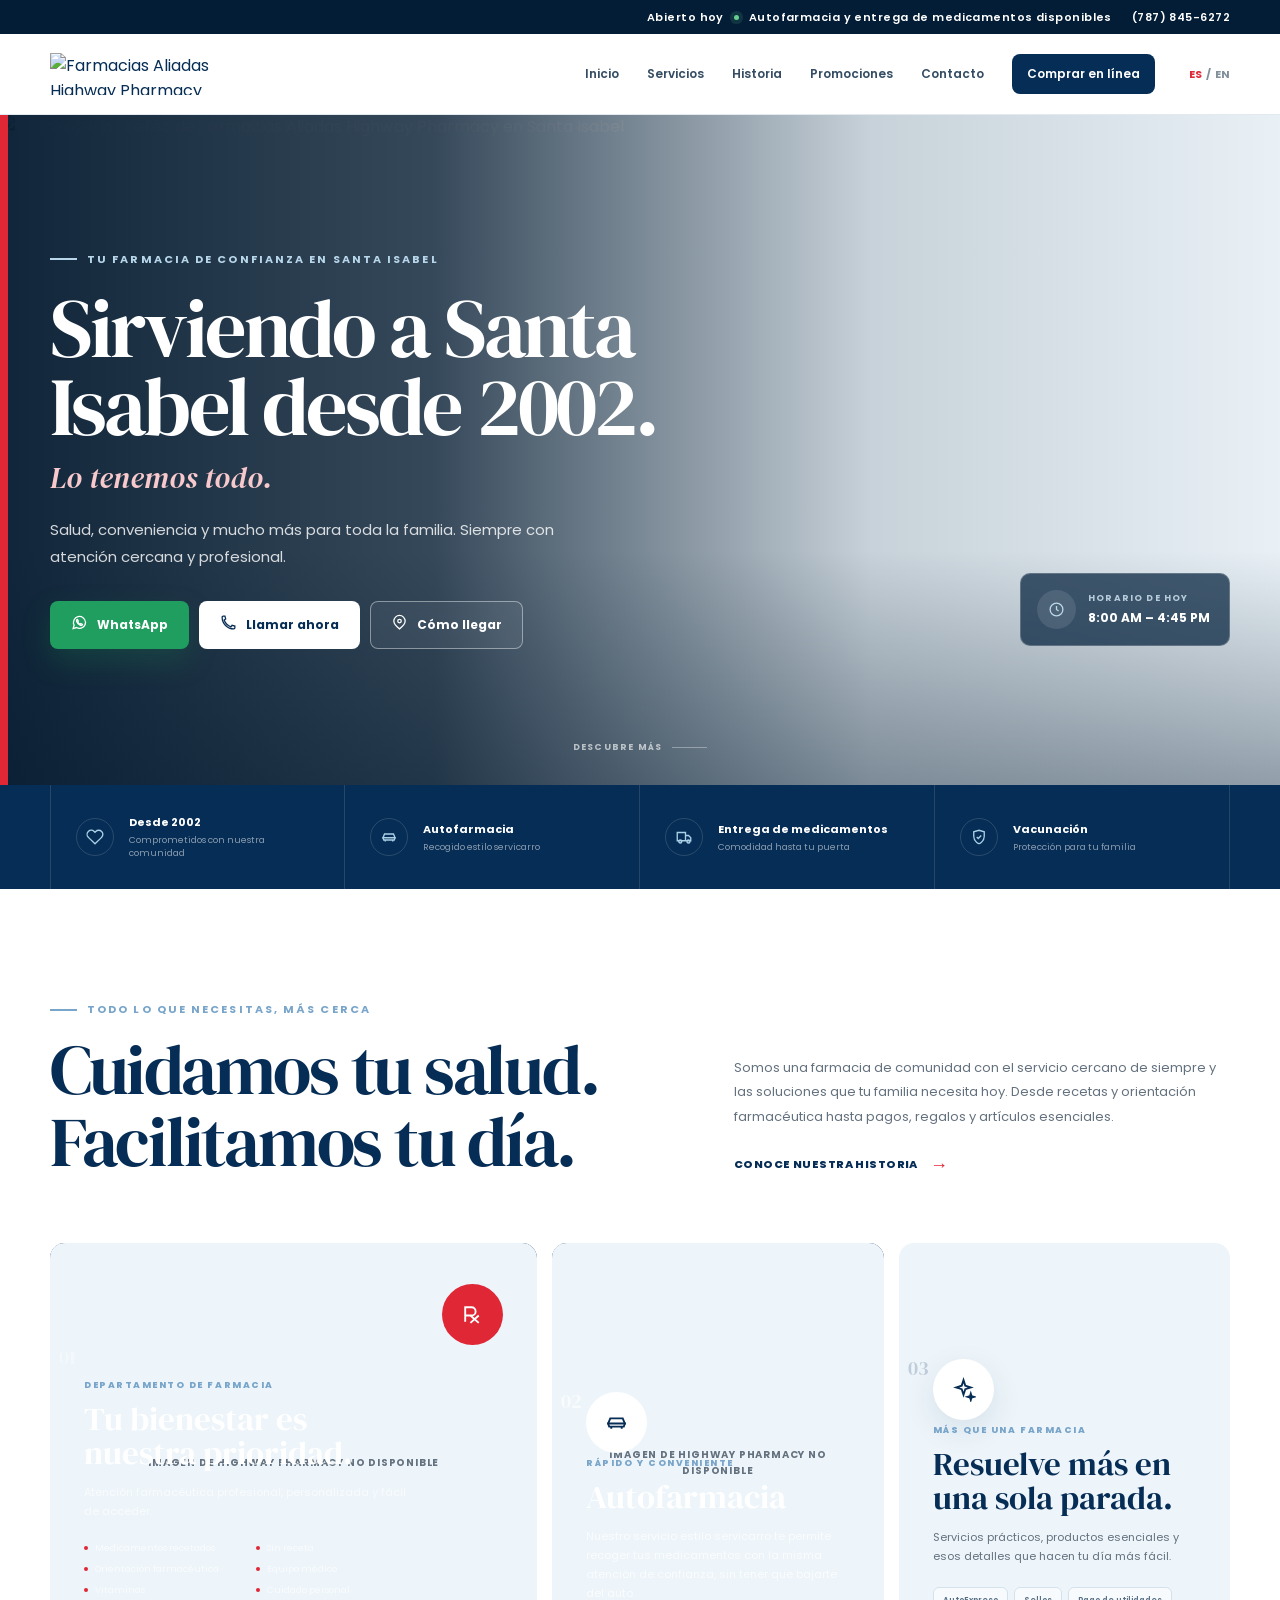
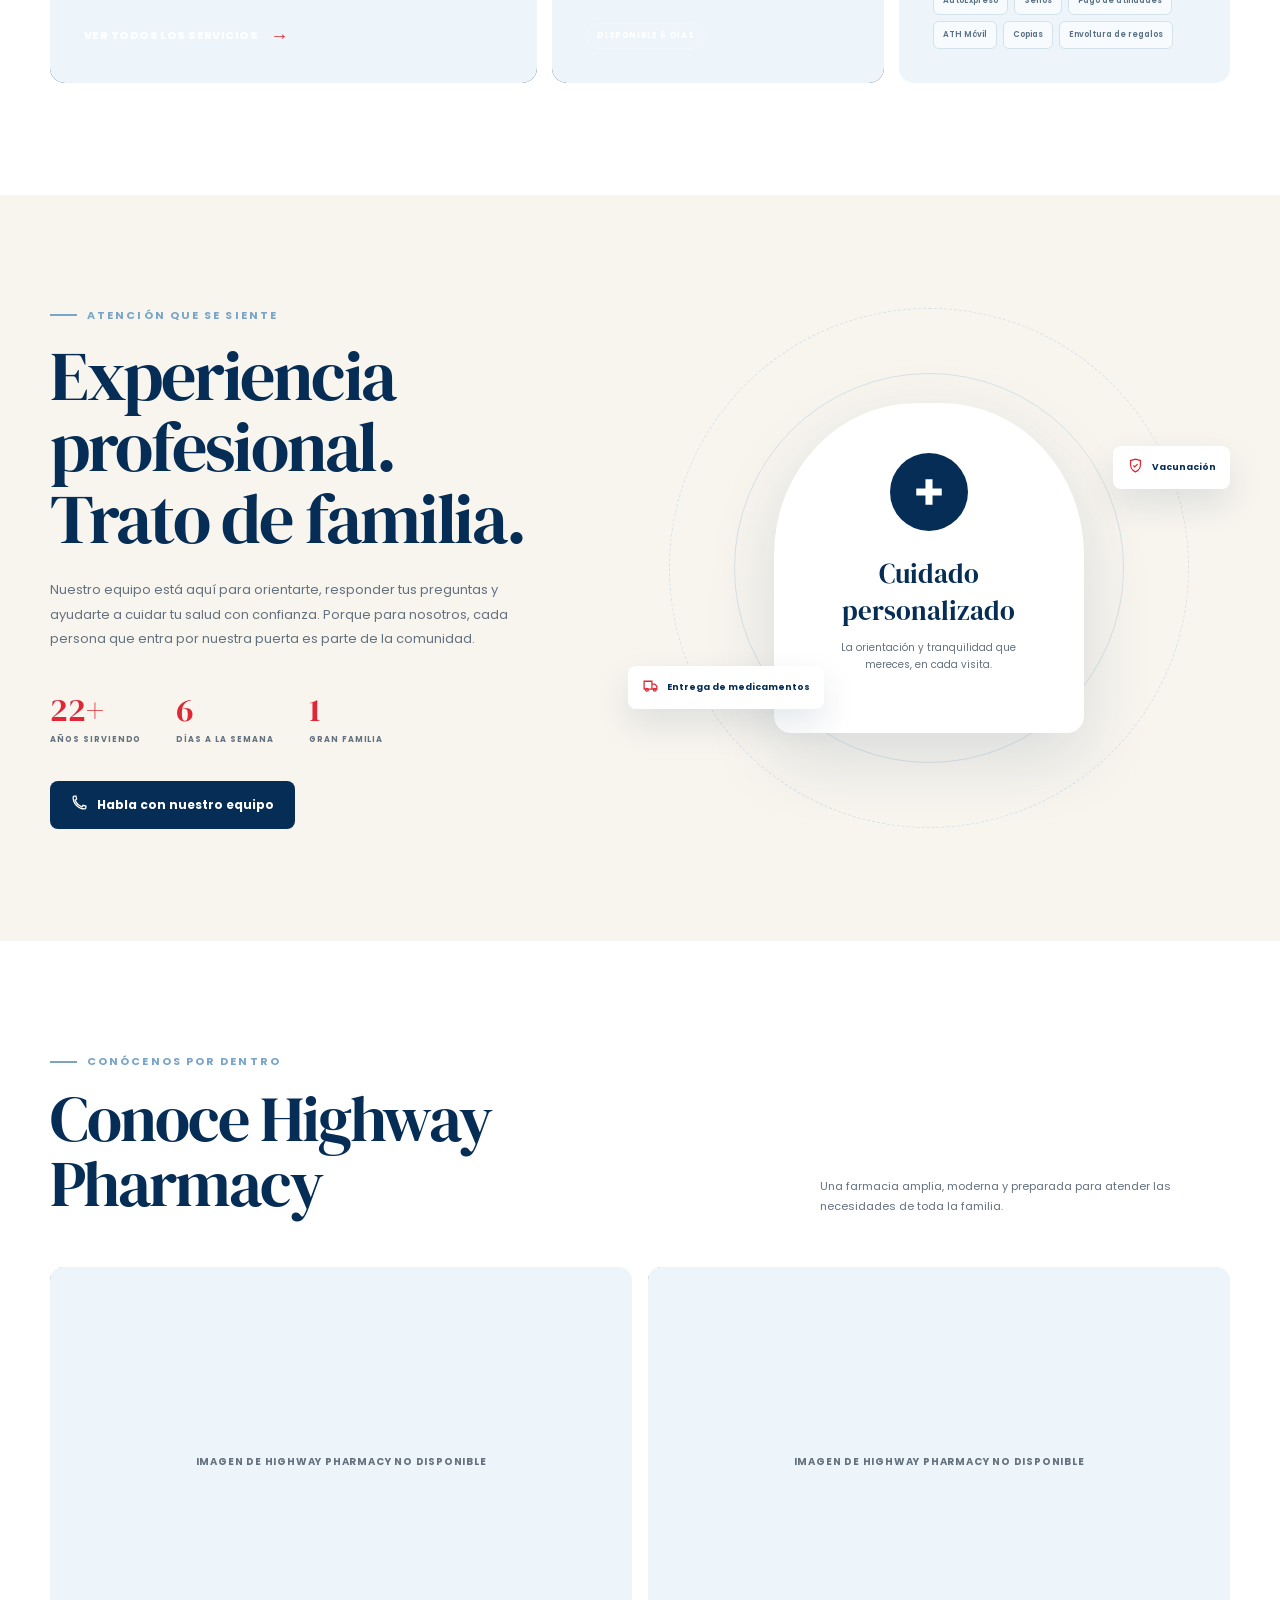
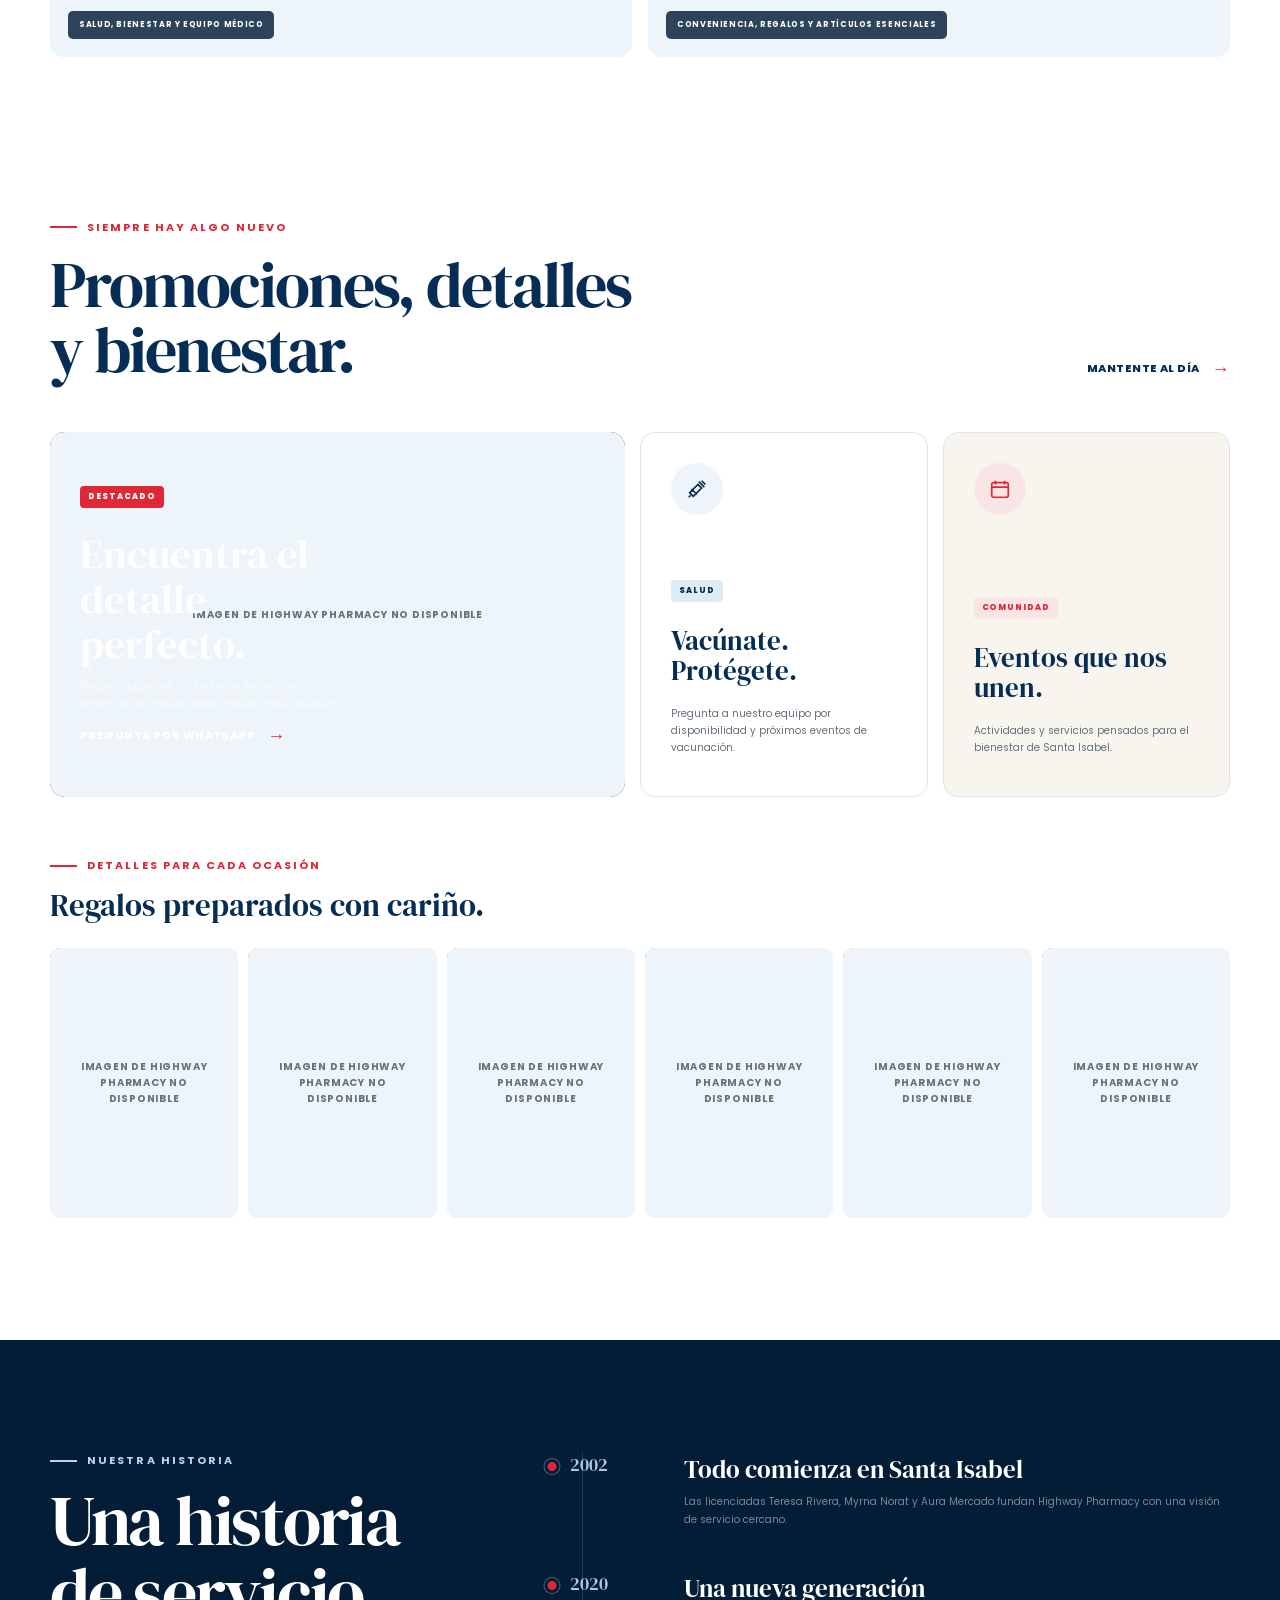
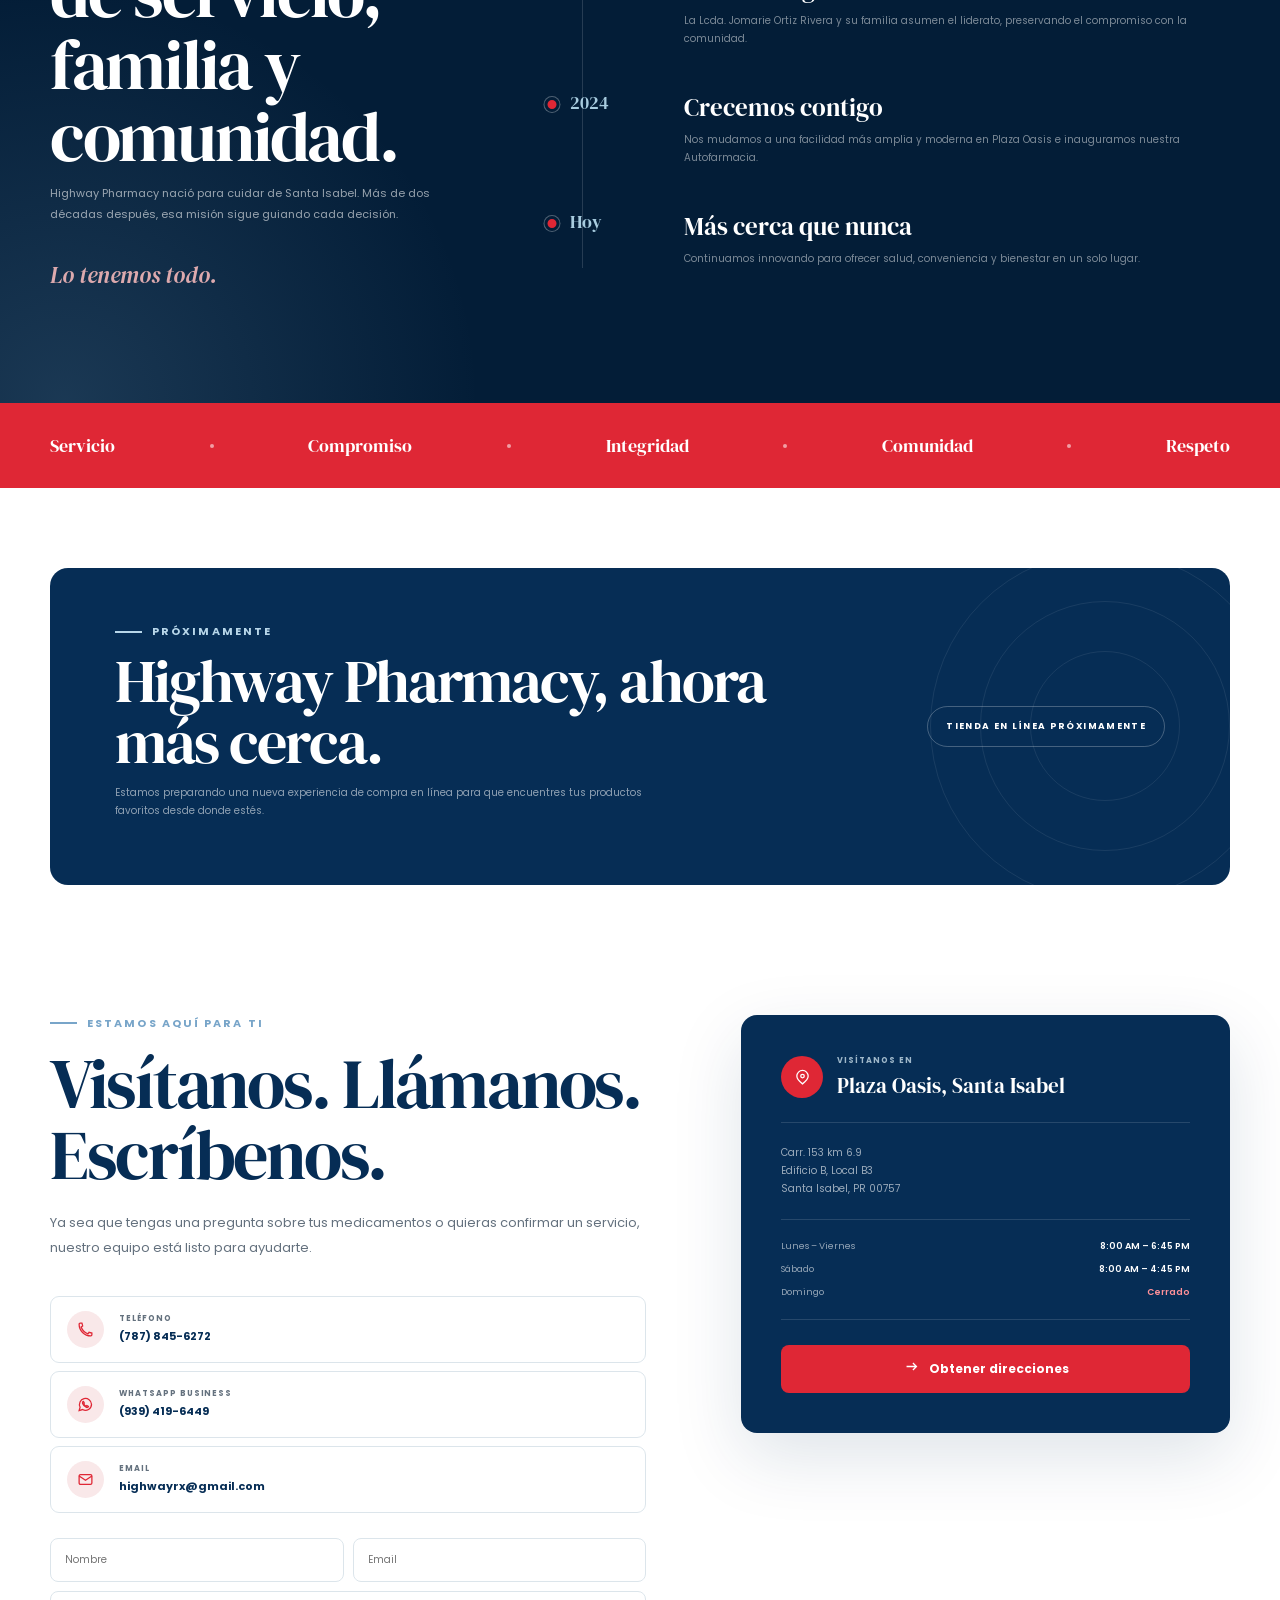
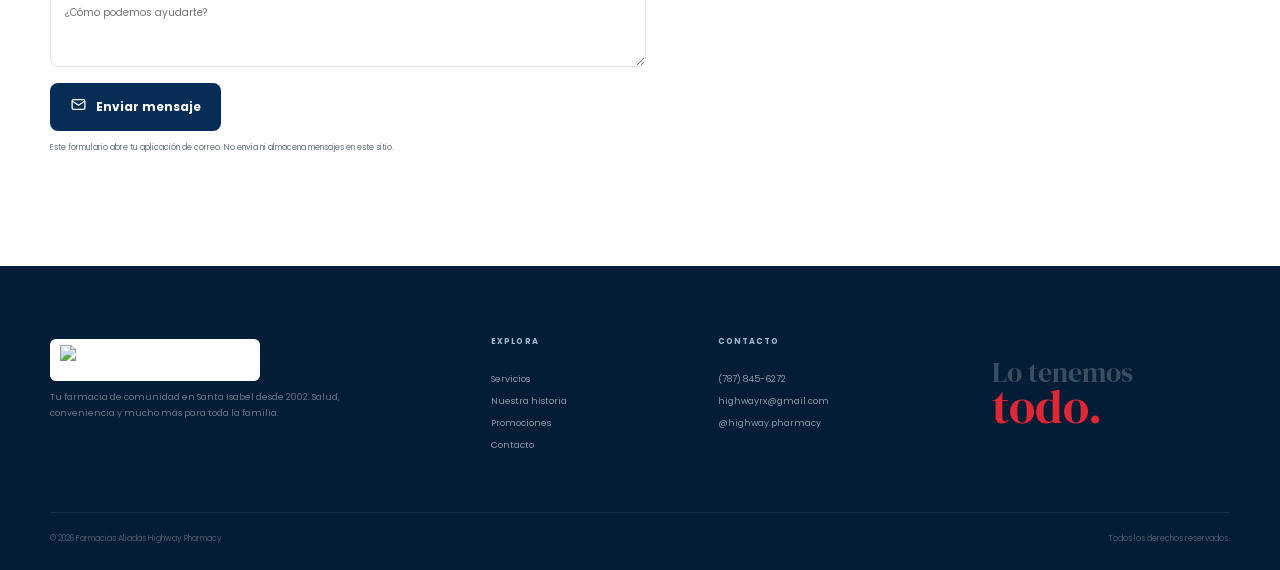
==== index.html @ f6b0f108 "Add files via upload" ====
<!doctype html>
<html lang="es">
  <head>
    <meta charset="UTF-8" />
    <meta name="viewport" content="width=device-width, initial-scale=1.0" />
    <meta name="theme-color" content="#062d55" />
    <meta
      name="description"
      content="Farmacias Aliadas Highway Pharmacy en Santa Isabel. Servicios de farmacia, autofarmacia, vacunación, entrega de medicamentos y mucho más."
    />
    <meta property="og:type" content="website" />
    <meta property="og:site_name" content="Highway Pharmacy" />
    <meta property="og:title" content="Highway Pharmacy | Farmacia en Santa Isabel" />
    <meta property="og:description" content="Salud, conveniencia y mucho más para toda la familia." />
    <meta property="og:locale" content="es_PR" />
    <meta property="og:locale:alternate" content="en_US" />
    <meta property="og:url" content="https://highwaypharmacypr.com/es/" />
    <meta property="og:image" content="https://highwaypharmacypr.com/assets/icono-highway.png" />
    <link rel="icon" type="image/png" href="/assets/icono-highway.png" />
    <link rel="apple-touch-icon" href="/assets/icono-highway.png" />
    <link rel="canonical" href="https://highwaypharmacypr.com/es/" />
    <link rel="alternate" hreflang="es" href="https://highwaypharmacypr.com/es/" />
    <link rel="alternate" hreflang="en" href="https://highwaypharmacypr.com/en/" />
    <link rel="alternate" hreflang="x-default" href="https://highwaypharmacypr.com/es/" />
    <link rel="preconnect" href="https://fonts.googleapis.com" />
    <link rel="preconnect" href="https://fonts.gstatic.com" crossorigin />
    <link
      href="https://fonts.googleapis.com/css2?family=DM+Serif+Display&family=Poppins:wght@400;500;600;700;800&display=swap"
      rel="stylesheet"
    />
    <link rel="stylesheet" href="/styles.css" />
    <title>Highway Pharmacy | Farmacia en Santa Isabel</title>
    <script type="application/ld+json">
      {
        "@context": "https://schema.org",
        "@type": ["Pharmacy", "LocalBusiness"],
        "name": "Farmacias Aliadas Highway Pharmacy",
        "url": "https://highwaypharmacypr.com",
        "telephone": "+1-787-845-6272",
        "faxNumber": "+1-787-845-6142",
        "email": "highwayrx@gmail.com",
        "image": "https://highwaypharmacypr.com/assets/hero-exterior.jpg",
        "contactPoint": [
          {
            "@type": "ContactPoint",
            "telephone": "+1-787-845-6272",
            "contactType": "pharmacy"
          },
          {
            "@type": "ContactPoint",
            "telephone": "+1-939-419-6449",
            "contactType": "WhatsApp Business",
            "url": "https://wa.me/19394196449"
          }
        ],
        "address": {
          "@type": "PostalAddress",
          "streetAddress": "Plaza Oasis, Carr. 153 km 6.9, Edificio B Local B3",
          "addressLocality": "Santa Isabel",
          "addressRegion": "PR",
          "postalCode": "00757",
          "addressCountry": "US"
        },
        "openingHoursSpecification": [
          {
            "@type": "OpeningHoursSpecification",
            "dayOfWeek": ["Monday", "Tuesday", "Wednesday", "Thursday", "Friday"],
            "opens": "08:00",
            "closes": "18:45"
          },
          {
            "@type": "OpeningHoursSpecification",
            "dayOfWeek": "Saturday",
            "opens": "08:00",
            "closes": "16:45"
          },
          {
            "@type": "OpeningHoursSpecification",
            "dayOfWeek": "Sunday"
          }
        ],
        "sameAs": ["https://www.tiktok.com/@highway.pharmacy"]
      }
    </script>
  </head>
  <body>
    <a class="skip-link" href="#main">Skip to content</a>
    <div class="announcement">
      <div class="shell announcement-inner">
        <span id="open-status"></span>
        <span class="announcement-dot"></span>
        <span id="announcement-message"></span>
        <a href="tel:+17878456272">(787) 845-6272</a>
      </div>
    </div>

    <header class="site-header" id="top">
      <div class="shell header-inner">
        <a class="brand" data-home-link aria-label="Highway Pharmacy home">
          <img class="brand-logo" src="/assets/logo-highway.png" alt="Farmacias Aliadas Highway Pharmacy" onerror="handleLogoError(this)" />
          <span class="brand-fallback"><strong>HIGHWAY</strong><span>PHARMACY</span></span>
        </a>

        <button class="menu-toggle" aria-expanded="false" aria-controls="site-nav">
          <span></span><span></span><span></span>
          <span class="sr-only">Menu</span>
        </button>

        <nav class="site-nav" id="site-nav" aria-label="Primary navigation">
          <a data-nav="home"></a>
          <a data-nav="services"></a>
          <a data-nav="story"></a>
          <a data-nav="promos"></a>
          <a data-nav="contact"></a>
          <a class="nav-shop" data-nav="shop"></a>
        </nav>

        <div class="header-tools">
          <div class="language-switch" aria-label="Language">
            <a data-lang="es">ES</a>
            <span>/</span>
            <a data-lang="en">EN</a>
          </div>
          <a class="header-call" href="tel:+17878456272" aria-label="Call Highway Pharmacy">
            <span data-icon="phone"></span>
          </a>
        </div>
      </div>
    </header>

    <main id="main">
      <section class="hero">
        <div class="hero-media real-photo" data-fallback-copy="imageUnavailable">
          <img
            src="/assets/hero-exterior.jpg"
            data-alt-copy="heroImageAlt"
            alt=""
            fetchpriority="high"
            onerror="handleImageError(this)"
          />
        </div>
        <div class="hero-shade"></div>
        <div class="hero-accent"></div>
        <div class="shell hero-inner">
          <div class="hero-copy reveal">
            <div class="eyebrow eyebrow-light" data-copy="heroEyebrow"></div>
            <h1 data-copy="heroTitle"></h1>
            <p class="hero-tagline">Lo tenemos todo.</p>
            <p class="hero-description" data-copy="heroDescription"></p>
            <div class="hero-actions">
              <a
                class="button button-whatsapp"
                href="https://wa.me/19394196449"
                target="_blank"
                rel="noreferrer"
              >
                <span data-icon="whatsapp"></span><span data-copy="whatsapp"></span>
              </a>
              <a class="button button-white" href="tel:+17878456272">
                <span data-icon="phone"></span><span data-copy="callNow"></span>
              </a>
              <a
                class="button button-ghost"
                href="https://www.google.com/maps/search/?api=1&query=Highway+Pharmacy+Santa+Isabel+PR"
                target="_blank"
                rel="noreferrer"
              >
                <span data-icon="pin"></span><span data-copy="directions"></span>
              </a>
            </div>
          </div>
          <div class="hero-hours reveal">
            <span class="hours-icon" data-icon="clock"></span>
            <div>
              <small data-copy="todayHours"></small>
              <strong id="today-hours"></strong>
            </div>
          </div>
        </div>
        <a class="hero-scroll" href="#why"><span data-copy="explore"></span><i></i></a>
      </section>

      <section class="trust-bar" id="why">
        <div class="shell trust-grid">
          <article>
            <span data-icon="heart"></span>
            <div><strong>Desde 2002</strong><small data-copy="trustCommunity"></small></div>
          </article>
          <article>
            <span data-icon="car"></span>
            <div><strong>Autofarmacia</strong><small data-copy="trustDrive"></small></div>
          </article>
          <article>
            <span data-icon="delivery"></span>
            <div><strong data-copy="delivery"></strong><small data-copy="trustDelivery"></small></div>
          </article>
          <article>
            <span data-icon="shield"></span>
            <div><strong data-copy="vaccines"></strong><small data-copy="trustVaccines"></small></div>
          </article>
        </div>
      </section>

      <section class="section intro-section">
        <div class="shell split-intro">
          <div class="section-heading reveal">
            <div class="eyebrow" data-copy="introEyebrow"></div>
            <h2 data-copy="introTitle"></h2>
          </div>
          <div class="intro-body reveal">
            <p data-copy="introBody"></p>
            <a class="text-link" href="#story"><span data-copy="ourStoryLink"></span><span>→</span></a>
          </div>
        </div>
        <div class="shell service-feature-grid" id="services">
          <article class="feature-card feature-main reveal" data-fallback-copy="imageUnavailable">
            <img
              class="feature-photo"
              src="/assets/recetario.jpg"
              data-alt-copy="pharmacyImageAlt"
              alt=""
              loading="lazy"
              onerror="handleImageError(this)"
            />
            <div class="feature-number">01</div>
            <span class="feature-icon" data-icon="rx"></span>
            <div>
              <p class="card-kicker" data-copy="pharmacyKicker"></p>
              <h3 data-copy="pharmacyTitle"></h3>
              <p data-copy="pharmacyBody"></p>
              <ul data-list="pharmacyList"></ul>
              <a class="text-link light-link" data-services-link>
                <span data-copy="viewServices"></span><span>→</span>
              </a>
            </div>
          </article>
          <article class="feature-card feature-drive reveal" data-fallback-copy="imageUnavailable">
            <img
              class="feature-photo"
              src="/assets/autofarmacia.jpg"
              data-alt-copy="driveImageAlt"
              alt=""
              loading="lazy"
              onerror="handleImageError(this)"
            />
            <div class="feature-number">02</div>
            <span class="feature-icon" data-icon="car"></span>
            <p class="card-kicker" data-copy="driveKicker"></p>
            <h3>Autofarmacia</h3>
            <p data-copy="driveBody"></p>
            <span class="feature-pill" data-copy="drivePill"></span>
          </article>
          <article class="feature-card feature-convenience reveal">
            <div class="feature-number">03</div>
            <span class="feature-icon" data-icon="spark"></span>
            <p class="card-kicker" data-copy="convenienceKicker"></p>
            <h3 data-copy="convenienceTitle"></h3>
            <p data-copy="convenienceBody"></p>
            <div class="mini-services" data-mini-services></div>
          </article>
        </div>
      </section>

      <section class="section department-section">
        <div class="shell department-grid">
          <div class="department-copy reveal">
            <div class="eyebrow" data-copy="departmentEyebrow"></div>
            <h2 data-copy="departmentTitle"></h2>
            <p data-copy="departmentBody"></p>
            <div class="department-stats">
              <div><strong>22+</strong><span data-copy="years"></span></div>
              <div><strong>6</strong><span data-copy="daysWeek"></span></div>
              <div><strong>1</strong><span data-copy="family"></span></div>
            </div>
            <a class="button button-navy" href="tel:+17878456272">
              <span data-icon="phone"></span><span data-copy="speakTeam"></span>
            </a>
          </div>
          <div class="department-visual reveal">
            <div class="visual-orbit orbit-one"></div>
            <div class="visual-orbit orbit-two"></div>
            <div class="pharmacist-card">
              <span class="pharmacist-icon" data-icon="cross"></span>
              <strong data-copy="careTitle"></strong>
              <p data-copy="careBody"></p>
            </div>
            <div class="floating-note note-one">
              <span data-icon="shield"></span><span data-copy="vaccines"></span>
            </div>
            <div class="floating-note note-two">
              <span data-icon="delivery"></span><span data-copy="delivery"></span>
            </div>
          </div>
        </div>
      </section>

      <section class="section inside-section" id="inside">
        <div class="shell">
          <div class="section-top reveal">
            <div>
              <div class="eyebrow" data-copy="insideEyebrow"></div>
              <h2 data-copy="insideTitle"></h2>
            </div>
            <p class="section-summary" data-copy="insideBody"></p>
          </div>
          <div class="inside-grid">
            <figure class="real-photo reveal" data-fallback-copy="imageUnavailable">
              <img
                src="/assets/interior-general.jpg"
                data-alt-copy="interiorMainAlt"
                alt=""
                loading="lazy"
                onerror="handleImageError(this)"
              />
              <figcaption data-copy="interiorMainCaption"></figcaption>
            </figure>
            <figure class="real-photo reveal" data-fallback-copy="imageUnavailable">
              <img
                src="/assets/interior-general1.jpg"
                data-alt-copy="interiorSecondAlt"
                alt=""
                loading="lazy"
                onerror="handleImageError(this)"
              />
              <figcaption data-copy="interiorSecondCaption"></figcaption>
            </figure>
          </div>
        </div>
      </section>

      <section class="section promos-section" id="promotions">
        <div class="shell">
          <div class="section-top reveal">
            <div>
              <div class="eyebrow eyebrow-red" data-copy="promosEyebrow"></div>
              <h2 data-copy="promosTitle"></h2>
            </div>
            <a class="text-link" href="#contact"><span data-copy="stayUpdated"></span><span>→</span></a>
          </div>
          <div class="promo-grid">
            <article class="promo-card promo-wide reveal" data-fallback-copy="imageUnavailable">
              <img
                class="promo-photo"
                src="/assets/regalo.jpg"
                data-alt-copy="giftImageAlt"
                alt=""
                loading="lazy"
                onerror="handleImageError(this)"
              />
              <div class="promo-copy">
                <span class="promo-label" data-copy="featured"></span>
                <h3 data-copy="promoOneTitle"></h3>
                <p data-copy="promoOneBody"></p>
                <a href="https://wa.me/19394196449" target="_blank" rel="noreferrer" class="text-link light-link">
                  <span data-copy="askWhatsapp"></span><span>→</span>
                </a>
              </div>
            </article>
            <article class="promo-card promo-small reveal">
              <span class="round-icon" data-icon="syringe"></span>
              <span class="promo-label promo-label-blue" data-copy="health"></span>
              <h3 data-copy="promoTwoTitle"></h3>
              <p data-copy="promoTwoBody"></p>
            </article>
            <article class="promo-card promo-small promo-soft reveal">
              <span class="round-icon red-round" data-icon="calendar"></span>
              <span class="promo-label promo-label-red" data-copy="community"></span>
              <h3 data-copy="promoThreeTitle"></h3>
              <p data-copy="promoThreeBody"></p>
            </article>
          </div>
          <div class="gift-gallery-heading reveal">
            <div class="eyebrow eyebrow-red" data-copy="giftGalleryEyebrow"></div>
            <h3 data-copy="giftGalleryTitle"></h3>
          </div>
          <div class="gift-gallery" aria-label="Gift gallery">
            <figure class="real-photo reveal" data-fallback-copy="imageUnavailable"><img src="/assets/regalo.jpg" data-alt-copy="giftImageAlt" alt="" loading="lazy" onerror="handleImageError(this)" /></figure>
            <figure class="real-photo reveal" data-fallback-copy="imageUnavailable"><img src="/assets/regalo1.jpg" data-alt-copy="giftImageAlt" alt="" loading="lazy" onerror="handleImageError(this)" /></figure>
            <figure class="real-photo reveal" data-fallback-copy="imageUnavailable"><img src="/assets/regalo2.jpg" data-alt-copy="giftImageAlt" alt="" loading="lazy" onerror="handleImageError(this)" /></figure>
            <figure class="real-photo reveal" data-fallback-copy="imageUnavailable"><img src="/assets/regalo3.jpg" data-alt-copy="giftImageAlt" alt="" loading="lazy" onerror="handleImageError(this)" /></figure>
            <figure class="real-photo reveal" data-fallback-copy="imageUnavailable"><img src="/assets/regalo4.jpg" data-alt-copy="giftImageAlt" alt="" loading="lazy" onerror="handleImageError(this)" /></figure>
            <figure class="real-photo reveal" data-fallback-copy="imageUnavailable"><img src="/assets/regalo5.jpg" data-alt-copy="giftImageAlt" alt="" loading="lazy" onerror="handleImageError(this)" /></figure>
          </div>
        </div>
      </section>

      <section class="section story-section" id="story">
        <div class="shell story-grid">
          <div class="story-heading reveal">
            <div class="eyebrow eyebrow-light" data-copy="storyEyebrow"></div>
            <h2 data-copy="storyTitle"></h2>
            <p data-copy="storyBody"></p>
            <div class="signature">Lo tenemos todo.</div>
          </div>
          <div class="timeline reveal">
            <article><span>2002</span><div><h3 data-copy="timelineOneTitle"></h3><p data-copy="timelineOneBody"></p></div></article>
            <article><span>2020</span><div><h3 data-copy="timelineTwoTitle"></h3><p data-copy="timelineTwoBody"></p></div></article>
            <article><span>2024</span><div><h3 data-copy="timelineThreeTitle"></h3><p data-copy="timelineThreeBody"></p></div></article>
            <article class="timeline-now"><span data-copy="today"></span><div><h3 data-copy="timelineFourTitle"></h3><p data-copy="timelineFourBody"></p></div></article>
          </div>
        </div>
      </section>

      <section class="values-section">
        <div class="shell values-grid" data-values></div>
      </section>

      <section class="section shop-section" id="shop">
        <div class="shell shop-card reveal">
          <div class="shop-rings"><i></i><i></i><i></i></div>
          <div>
            <div class="eyebrow eyebrow-light" data-copy="shopEyebrow"></div>
            <h2 data-copy="shopTitle"></h2>
            <p data-copy="shopBody"></p>
          </div>
          <span class="coming-soon" data-copy="comingSoon"></span>
        </div>
      </section>

      <section class="section contact-section" id="contact">
        <div class="shell contact-grid">
          <div class="contact-copy reveal">
            <div class="eyebrow" data-copy="contactEyebrow"></div>
            <h2 data-copy="contactTitle"></h2>
            <p data-copy="contactBody"></p>
            <div class="contact-methods">
              <a href="tel:+17878456272">
                <span data-icon="phone"></span><div><small data-copy="phone"></small><strong>(787) 845-6272</strong></div>
              </a>
              <a href="https://wa.me/19394196449" target="_blank" rel="noreferrer">
                <span data-icon="whatsapp"></span><div><small>WhatsApp Business</small><strong>(939) 419-6449</strong></div>
              </a>
              <a href="mailto:highwayrx@gmail.com">
                <span data-icon="mail"></span><div><small>Email</small><strong>highwayrx@gmail.com</strong></div>
              </a>
            </div>
            <form class="quick-form" action="mailto:highwayrx@gmail.com" method="post" enctype="text/plain">
              <div class="form-row">
                <label>
                  <span class="sr-only" data-copy="name"></span>
                  <input name="name" type="text" data-placeholder="name" required />
                </label>
                <label>
                  <span class="sr-only">Email</span>
                  <input name="email" type="email" placeholder="Email" required />
                </label>
              </div>
              <label>
                <span class="sr-only" data-copy="message"></span>
                <textarea name="message" rows="3" data-placeholder="message" required></textarea>
              </label>
              <button class="button button-navy" type="submit">
                <span data-icon="mail"></span><span data-copy="sendMessage"></span>
              </button>
              <p class="form-note" data-copy="formNote"></p>
            </form>
          </div>
          <div class="visit-card reveal">
            <div class="visit-top">
              <span data-icon="pin"></span>
              <div><small data-copy="visitUs"></small><strong>Plaza Oasis, Santa Isabel</strong></div>
            </div>
            <address>Carr. 153 km 6.9<br />Edificio B, Local B3<br />Santa Isabel, PR 00757</address>
            <div class="hours-table">
              <div><span data-copy="weekdays"></span><strong>8:00 AM – 6:45 PM</strong></div>
              <div><span data-copy="saturday"></span><strong>8:00 AM – 4:45 PM</strong></div>
              <div><span data-copy="sunday"></span><strong class="closed" data-copy="closed"></strong></div>
            </div>
            <a
              class="button button-red"
              href="https://www.google.com/maps/search/?api=1&query=Highway+Pharmacy+Santa+Isabel+PR"
              target="_blank"
              rel="noreferrer"
            >
              <span data-icon="arrow"></span><span data-copy="getDirections"></span>
            </a>
          </div>
        </div>
      </section>
    </main>

    <footer class="site-footer">
      <div class="shell footer-grid">
        <div>
          <a class="brand brand-footer" data-home-link>
            <img class="brand-logo" src="/assets/logo-highway.png" alt="Farmacias Aliadas Highway Pharmacy" onerror="handleLogoError(this)" />
            <span class="brand-fallback"><strong>HIGHWAY</strong><span>PHARMACY</span></span>
          </a>
          <p data-copy="footerBody"></p>
        </div>
        <div>
          <h3 data-copy="footerExplore"></h3>
          <a href="#services" data-copy="services"></a>
          <a href="#story" data-copy="ourStory"></a>
          <a href="#promotions" data-copy="promotions"></a>
          <a href="#contact" data-copy="contact"></a>
        </div>
        <div>
          <h3 data-copy="footerContact"></h3>
          <a href="tel:+17878456272">(787) 845-6272</a>
          <a href="mailto:highwayrx@gmail.com">highwayrx@gmail.com</a>
          <a href="https://www.tiktok.com/@highway.pharmacy" target="_blank" rel="noreferrer">@highway.pharmacy</a>
        </div>
        <div class="footer-tagline"><span>Lo tenemos</span><strong>todo.</strong></div>
      </div>
      <div class="shell footer-bottom">
        <span>© <span id="year"></span> Farmacias Aliadas Highway Pharmacy</span>
        <span data-copy="rights"></span>
      </div>
    </footer>

    <nav class="mobile-actions" aria-label="Quick actions">
      <a href="tel:+17878456272"><span data-icon="phone"></span><small data-copy="call"></small></a>
      <a href="https://wa.me/19394196449" target="_blank" rel="noreferrer"><span data-icon="whatsapp"></span><small>WhatsApp</small></a>
      <a href="https://www.google.com/maps/search/?api=1&query=Highway+Pharmacy+Santa+Isabel+PR" target="_blank" rel="noreferrer"><span data-icon="pin"></span><small data-copy="map"></small></a>
    </nav>

    <script src="/app.js"></script>
  </body>
</html>
---- styles.css ----
:root {
  --navy: #062d55;
  --navy-deep: #031d37;
  --blue: #78a5c9;
  --blue-soft: #edf5fa;
  --red: #df2735;
  --red-dark: #bd1422;
  --gray: #64717e;
  --line: #dce5eb;
  --cream: #f8f5ef;
  --white: #fff;
  --shadow: 0 24px 70px rgba(6, 45, 85, 0.13);
  --shell: min(1180px, calc(100vw - 40px));
}

* {
  box-sizing: border-box;
}

html {
  scroll-behavior: smooth;
}

body {
  margin: 0;
  color: var(--navy);
  background: var(--white);
  font-family: "Poppins", sans-serif;
  -webkit-font-smoothing: antialiased;
}

body.menu-open {
  overflow: hidden;
}

a {
  color: inherit;
  text-decoration: none;
}

button,
input,
textarea {
  font: inherit;
}

.shell {
  width: var(--shell);
  margin-inline: auto;
}

.sr-only {
  position: absolute;
  width: 1px;
  height: 1px;
  padding: 0;
  margin: -1px;
  overflow: hidden;
  clip: rect(0, 0, 0, 0);
  white-space: nowrap;
  border: 0;
}

.skip-link {
  position: fixed;
  z-index: 1000;
  top: 10px;
  left: 10px;
  padding: 10px 16px;
  color: white;
  background: var(--red);
  transform: translateY(-150%);
}

.skip-link:focus {
  transform: translateY(0);
}

.announcement {
  color: white;
  background: var(--navy-deep);
  font-size: 11px;
  font-weight: 600;
  letter-spacing: 0.04em;
}

.announcement-inner {
  height: 34px;
  display: flex;
  align-items: center;
  justify-content: flex-end;
  gap: 10px;
}

.announcement-inner a {
  margin-left: 10px;
}

.announcement-dot {
  width: 5px;
  height: 5px;
  border-radius: 50%;
  background: #65cf8d;
  box-shadow: 0 0 0 4px rgba(101, 207, 141, 0.13);
}

.site-header {
  position: sticky;
  z-index: 100;
  top: 0;
  background: rgba(255, 255, 255, 0.96);
  border-bottom: 1px solid rgba(220, 229, 235, 0.8);
  backdrop-filter: blur(16px);
}

.header-inner {
  height: 80px;
  display: flex;
  align-items: center;
  gap: 34px;
}

.brand {
  display: inline-flex;
  align-items: center;
  gap: 10px;
  flex-shrink: 0;
}

.brand-logo {
  width: 190px;
  height: 42px;
  object-fit: contain;
  object-position: left center;
}

.brand-fallback {
  display: none;
  line-height: 0.96;
}

.logo-failed .brand-logo {
  display: none;
}

.logo-failed .brand-fallback {
  display: grid;
}

.brand-fallback strong {
  font-size: 16px;
  letter-spacing: 0.07em;
}

.brand-fallback span {
  color: var(--red);
  font-size: 10px;
  font-weight: 700;
  letter-spacing: 0.27em;
}

.site-nav {
  display: flex;
  align-items: center;
  gap: 28px;
  margin-left: auto;
  color: #344d64;
  font-size: 12px;
  font-weight: 600;
}

.site-nav a {
  position: relative;
  padding-block: 30px;
}

.site-nav a:not(.nav-shop)::after {
  content: "";
  position: absolute;
  bottom: 20px;
  left: 0;
  width: 100%;
  height: 2px;
  background: var(--red);
  transform: scaleX(0);
  transform-origin: right;
  transition: transform 180ms ease;
}

.site-nav a:hover::after {
  transform: scaleX(1);
  transform-origin: left;
}

.site-nav .nav-shop {
  padding: 11px 15px;
  color: white;
  background: var(--navy);
  border-radius: 8px;
}

.header-tools {
  display: flex;
  align-items: center;
  gap: 15px;
}

.language-switch {
  display: flex;
  align-items: center;
  gap: 4px;
  color: #82909c;
  font-size: 11px;
  font-weight: 700;
}

.language-switch a {
  cursor: pointer;
}

.language-switch a.active {
  color: var(--red);
}

.header-call {
  display: none;
}

.menu-toggle {
  display: none;
}

.hero {
  position: relative;
  min-height: 670px;
  display: grid;
  align-items: center;
  color: white;
  overflow: hidden;
}

.hero-media,
.hero-shade,
.hero-accent {
  position: absolute;
  inset: 0;
}

.hero-media {
  background: var(--navy-deep);
  transform: scale(1.002);
}

.hero-media img,
.feature-photo,
.promo-photo,
.real-photo img {
  width: 100%;
  height: 100%;
  display: block;
  object-fit: cover;
}

.hero-media img {
  object-position: center;
}

.real-photo {
  position: relative;
  background: var(--blue-soft);
  overflow: hidden;
}

.hero-media.real-photo {
  position: absolute;
}

.real-photo.image-failed::after,
.feature-card.image-failed::after,
.promo-card.image-failed::after {
  content: attr(data-fallback);
  position: absolute;
  inset: 0;
  z-index: 1;
  display: grid;
  place-items: center;
  padding: 25px;
  color: var(--gray);
  background: var(--blue-soft);
  font-size: 10px;
  font-weight: 700;
  letter-spacing: 0.08em;
  text-align: center;
  text-transform: uppercase;
}

.hero-shade {
  background:
    linear-gradient(90deg, rgba(2, 24, 45, 0.94) 0%, rgba(2, 24, 45, 0.78) 34%, rgba(2, 24, 45, 0.16) 68%, rgba(2, 24, 45, 0.02) 100%),
    linear-gradient(0deg, rgba(2, 24, 45, 0.38), transparent 35%);
}

.hero-accent {
  width: 8px;
  right: auto;
  left: 0;
  background: var(--red);
}

.hero-inner {
  position: relative;
  z-index: 2;
  display: flex;
  align-items: flex-end;
  justify-content: space-between;
  padding-block: 90px;
}

.hero-copy {
  max-width: 720px;
}

.eyebrow {
  display: flex;
  align-items: center;
  gap: 10px;
  color: var(--blue);
  font-size: 11px;
  font-weight: 700;
  letter-spacing: 0.19em;
  text-transform: uppercase;
}

.eyebrow::before {
  content: "";
  width: 27px;
  height: 2px;
  background: currentColor;
}

.eyebrow-light {
  color: #b7d6e9;
}

.eyebrow-red {
  color: var(--red);
}

.hero h1 {
  max-width: 650px;
  margin: 22px 0 4px;
  font-family: "DM Serif Display", Georgia, serif;
  font-size: clamp(58px, 6.4vw, 94px);
  font-weight: 400;
  line-height: 0.95;
  letter-spacing: -0.035em;
}

.hero-tagline {
  margin: 12px 0 18px;
  color: #f7c9cc;
  font-family: "DM Serif Display", Georgia, serif;
  font-size: 30px;
  font-style: italic;
}

.hero-description {
  max-width: 510px;
  margin: 0 0 31px;
  color: rgba(255, 255, 255, 0.82);
  font-size: 15px;
  line-height: 1.8;
}

.hero-actions {
  display: flex;
  flex-wrap: wrap;
  gap: 10px;
}

.button {
  min-height: 48px;
  display: inline-flex;
  align-items: center;
  justify-content: center;
  gap: 9px;
  padding: 0 20px;
  border: 1px solid transparent;
  border-radius: 8px;
  font-size: 12px;
  font-weight: 700;
  transition: transform 180ms ease, background 180ms ease, box-shadow 180ms ease;
}

.button:hover {
  transform: translateY(-2px);
}

.button svg,
.contact-methods svg,
.visit-top svg,
.mobile-actions svg,
.header-call svg {
  width: 17px;
  height: 17px;
}

.button-whatsapp {
  color: white;
  background: #1f9e60;
  box-shadow: 0 12px 28px rgba(20, 126, 75, 0.28);
}

.button-white {
  color: var(--navy);
  background: white;
}

.button-ghost {
  color: white;
  border-color: rgba(255, 255, 255, 0.42);
  background: rgba(255, 255, 255, 0.06);
  backdrop-filter: blur(10px);
}

.button-navy {
  color: white;
  background: var(--navy);
}

.button-red {
  color: white;
  background: var(--red);
}

.hero-hours {
  min-width: 210px;
  display: flex;
  align-items: center;
  gap: 12px;
  margin-bottom: 3px;
  padding: 16px;
  border: 1px solid rgba(255, 255, 255, 0.2);
  border-radius: 10px;
  background: rgba(4, 33, 60, 0.72);
  backdrop-filter: blur(12px);
}

.hours-icon {
  width: 39px;
  height: 39px;
  display: grid;
  place-items: center;
  color: #bcd9e8;
  border-radius: 50%;
  background: rgba(255, 255, 255, 0.1);
}

.hours-icon svg {
  width: 17px;
}

.hero-hours div {
  display: grid;
}

.hero-hours small {
  color: #b7ccdb;
  font-size: 9px;
  font-weight: 700;
  letter-spacing: 0.13em;
  text-transform: uppercase;
}

.hero-hours strong {
  margin-top: 4px;
  font-size: 12px;
}

.hero-scroll {
  position: absolute;
  z-index: 4;
  bottom: 31px;
  left: 50%;
  display: flex;
  align-items: center;
  gap: 10px;
  color: rgba(255, 255, 255, 0.62);
  font-size: 9px;
  font-weight: 700;
  letter-spacing: 0.13em;
  text-transform: uppercase;
  transform: translateX(-50%);
}

.hero-scroll i {
  position: relative;
  width: 35px;
  height: 1px;
  background: rgba(255, 255, 255, 0.34);
}

.trust-bar {
  position: relative;
  z-index: 6;
  color: white;
  background: var(--navy);
}

.trust-grid {
  display: grid;
  grid-template-columns: repeat(4, 1fr);
}

.trust-grid article {
  min-height: 104px;
  display: flex;
  align-items: center;
  gap: 15px;
  padding: 20px 25px;
  border-right: 1px solid rgba(255, 255, 255, 0.12);
}

.trust-grid article:first-child {
  border-left: 1px solid rgba(255, 255, 255, 0.12);
}

.trust-grid article > span {
  width: 38px;
  height: 38px;
  display: grid;
  place-items: center;
  flex: 0 0 auto;
  color: #aad0e7;
  border: 1px solid rgba(255, 255, 255, 0.14);
  border-radius: 50%;
}

.trust-grid svg {
  width: 18px;
  height: 18px;
}

.trust-grid div {
  display: grid;
  gap: 3px;
}

.trust-grid strong {
  font-size: 11px;
}

.trust-grid small {
  color: rgba(255, 255, 255, 0.53);
  font-size: 9px;
  line-height: 1.4;
}

.section {
  padding-block: 112px;
}

.split-intro {
  display: grid;
  grid-template-columns: 1fr 0.85fr;
  gap: 100px;
  align-items: end;
  margin-bottom: 65px;
}

.section-heading h2,
.section-top h2,
.department-copy h2,
.story-heading h2,
.contact-copy h2,
.shop-card h2 {
  max-width: 690px;
  margin: 16px 0 0;
  color: var(--navy);
  font-family: "DM Serif Display", Georgia, serif;
  font-size: clamp(44px, 5.5vw, 72px);
  font-weight: 400;
  line-height: 1.02;
  letter-spacing: -0.032em;
}

.intro-body p,
.department-copy > p,
.contact-copy > p {
  margin: 0 0 20px;
  color: var(--gray);
  font-size: 13px;
  line-height: 1.9;
}

.text-link {
  display: inline-flex;
  align-items: center;
  gap: 12px;
  color: var(--navy);
  font-size: 11px;
  font-weight: 800;
  letter-spacing: 0.04em;
  text-transform: uppercase;
}

.text-link span:last-child {
  color: var(--red);
  font-size: 18px;
  transition: transform 180ms ease;
}

.text-link:hover span:last-child {
  transform: translateX(4px);
}

.service-feature-grid {
  display: grid;
  grid-template-columns: 1.25fr 0.85fr 0.85fr;
  gap: 15px;
}

.feature-card {
  position: relative;
  min-height: 440px;
  display: flex;
  flex-direction: column;
  justify-content: flex-end;
  padding: 34px;
  border-radius: 15px;
  overflow: hidden;
}

.feature-card::after {
  content: "";
  position: absolute;
  inset: 0;
  z-index: 1;
  background: linear-gradient(0deg, rgba(3, 29, 55, 0.95), rgba(3, 29, 55, 0.12) 75%);
}

.feature-card > :not(.feature-photo) {
  position: relative;
  z-index: 2;
}

.feature-photo {
  position: absolute;
  inset: 0;
}

.feature-card h3 {
  margin: 8px 0 12px;
  font-family: "DM Serif Display", Georgia, serif;
  font-size: 33px;
  font-weight: 400;
  line-height: 1.05;
}

.feature-card p {
  margin: 0;
  font-size: 11px;
  line-height: 1.75;
}

.feature-main {
  display: grid;
  grid-template-columns: auto 1fr;
  align-items: end;
  gap: 23px;
  color: white;
  background: var(--navy);
}

.feature-main p,
.feature-main li {
  color: rgba(255, 255, 255, 0.65);
}

.feature-main ul {
  display: grid;
  grid-template-columns: 1fr 1fr;
  gap: 8px;
  margin: 20px 0 24px;
  padding: 0;
  list-style: none;
}

.feature-main li {
  display: flex;
  align-items: center;
  gap: 7px;
  font-size: 9px;
}

.feature-main li::before {
  content: "";
  width: 4px;
  height: 4px;
  border-radius: 50%;
  background: var(--red);
}

.feature-number {
  position: absolute;
  top: 23px;
  right: 25px;
  color: rgba(255, 255, 255, 0.3);
  font-family: "DM Serif Display", Georgia, serif;
  font-size: 20px;
}

.feature-icon {
  position: relative;
  z-index: 2;
  width: 61px;
  height: 61px;
  display: grid;
  place-items: center;
  margin-bottom: 3px;
  color: white;
  border-radius: 50%;
  background: var(--red);
}

.feature-icon svg {
  width: 25px;
  height: 25px;
}

.card-kicker {
  color: var(--blue) !important;
  font-size: 9px !important;
  font-weight: 800;
  letter-spacing: 0.17em;
  text-transform: uppercase;
}

.light-link {
  color: white;
}

.feature-drive {
  color: white;
  background: var(--navy);
}

.feature-drive .feature-icon {
  background: white;
  color: var(--navy);
}

.feature-drive .feature-number {
  color: rgba(255, 255, 255, 0.65);
}

.feature-drive p {
  color: rgba(255, 255, 255, 0.72);
}

.feature-pill {
  width: fit-content;
  margin-top: 19px;
  padding: 6px 10px;
  color: white;
  border: 1px solid rgba(255, 255, 255, 0.24);
  border-radius: 20px;
  font-size: 8px;
  font-weight: 700;
  letter-spacing: 0.08em;
  text-transform: uppercase;
}

.feature-convenience {
  color: var(--navy);
  background: var(--blue-soft);
}

.feature-convenience::after {
  display: none;
}

.feature-convenience .feature-icon {
  color: var(--navy);
  background: white;
  box-shadow: 0 10px 30px rgba(6, 45, 85, 0.1);
}

.feature-convenience .feature-number {
  color: rgba(6, 45, 85, 0.2);
}

.feature-convenience p {
  color: var(--gray);
}

.mini-services {
  display: flex;
  flex-wrap: wrap;
  gap: 6px;
  margin-top: 20px;
}

.mini-services span {
  padding: 7px 9px;
  color: #587086;
  border: 1px solid #d4e2eb;
  border-radius: 6px;
  background: rgba(255, 255, 255, 0.62);
  font-size: 8px;
  font-weight: 600;
}

.department-section {
  background: var(--cream);
}

.inside-section {
  padding-bottom: 50px;
}

.section-summary {
  max-width: 410px;
  margin: 0;
  color: var(--gray);
  font-size: 11px;
  line-height: 1.8;
}

.inside-grid {
  display: grid;
  grid-template-columns: 1fr 1fr;
  gap: 16px;
}

.inside-grid figure {
  min-height: 390px;
  margin: 0;
  border-radius: 14px;
}

.inside-grid figure:first-child {
  grid-column: span 1;
}

.inside-grid figcaption {
  position: absolute;
  z-index: 2;
  right: 18px;
  bottom: 18px;
  left: 18px;
  width: fit-content;
  padding: 8px 11px;
  color: white;
  border-radius: 5px;
  background: rgba(3, 29, 55, 0.82);
  backdrop-filter: blur(8px);
  font-size: 8px;
  font-weight: 700;
  letter-spacing: 0.08em;
  text-transform: uppercase;
}

.department-grid {
  display: grid;
  grid-template-columns: 0.9fr 1.1fr;
  gap: 85px;
  align-items: center;
}

.department-copy h2 {
  margin-bottom: 23px;
}

.department-stats {
  display: flex;
  gap: 35px;
  margin: 35px 0;
}

.department-stats div {
  display: grid;
  gap: 2px;
}

.department-stats strong {
  color: var(--red);
  font-family: "DM Serif Display", Georgia, serif;
  font-size: 33px;
  font-weight: 400;
}

.department-stats span {
  color: var(--gray);
  font-size: 8px;
  font-weight: 700;
  letter-spacing: 0.12em;
  text-transform: uppercase;
}

.department-visual {
  position: relative;
  min-height: 470px;
  display: grid;
  place-items: center;
}

.visual-orbit {
  position: absolute;
  border: 1px solid #d7e2e7;
  border-radius: 50%;
}

.orbit-one {
  width: 390px;
  height: 390px;
}

.orbit-two {
  width: 520px;
  height: 520px;
  border-style: dashed;
}

.pharmacist-card {
  position: relative;
  z-index: 2;
  width: 310px;
  min-height: 330px;
  display: grid;
  place-content: center;
  padding: 45px;
  text-align: center;
  border-radius: 46% 46% 17px 17px;
  background: white;
  box-shadow: var(--shadow);
}

.pharmacist-icon {
  width: 78px;
  height: 78px;
  display: grid;
  place-items: center;
  margin: 0 auto 24px;
  color: white;
  border-radius: 50%;
  background: var(--navy);
}

.pharmacist-icon svg {
  width: 34px;
}

.pharmacist-card strong {
  font-family: "DM Serif Display", Georgia, serif;
  font-size: 27px;
  font-weight: 400;
}

.pharmacist-card p {
  color: var(--gray);
  font-size: 10px;
  line-height: 1.7;
}

.floating-note {
  position: absolute;
  z-index: 3;
  display: flex;
  align-items: center;
  gap: 8px;
  padding: 11px 14px;
  color: var(--navy);
  border-radius: 8px;
  background: white;
  box-shadow: 0 15px 35px rgba(6, 45, 85, 0.11);
  font-size: 9px;
  font-weight: 700;
}

.floating-note span:first-child {
  color: var(--red);
}

.floating-note svg {
  width: 17px;
  height: 17px;
}

.note-one {
  top: 24%;
  right: 0;
}

.note-two {
  bottom: 20%;
  left: 0;
}

.section-top {
  display: flex;
  align-items: flex-end;
  justify-content: space-between;
  margin-bottom: 50px;
}

.section-top h2 {
  max-width: 600px;
  font-size: clamp(42px, 5vw, 66px);
}

.promo-grid {
  display: grid;
  grid-template-columns: 1.5fr 0.75fr 0.75fr;
  gap: 15px;
}

.promo-card {
  position: relative;
  min-height: 330px;
  padding: 30px;
  border: 1px solid var(--line);
  border-radius: 15px;
  overflow: hidden;
}

.promo-card h3 {
  margin: 24px 0 10px;
  font-family: "DM Serif Display", Georgia, serif;
  font-size: 27px;
  font-weight: 400;
  line-height: 1.1;
}

.promo-card p {
  color: var(--gray);
  font-size: 10px;
  line-height: 1.7;
}

.promo-wide {
  min-height: 365px;
  display: flex;
  align-items: center;
  color: white;
  border: 0;
  background: var(--navy);
}

.promo-wide::after {
  content: "";
  position: absolute;
  inset: 0;
  z-index: 1;
  background: linear-gradient(90deg, rgba(3, 29, 55, 0.97) 0%, rgba(3, 29, 55, 0.74) 54%, rgba(3, 29, 55, 0.1) 100%);
}

.promo-photo {
  position: absolute;
  inset: 0;
  object-position: 75% center;
}

.promo-copy {
  position: relative;
  z-index: 3;
  max-width: 55%;
}

.promo-wide h3 {
  font-size: 41px;
}

.promo-wide p {
  color: rgba(255, 255, 255, 0.62);
}

.promo-label {
  display: inline-block;
  padding: 5px 8px;
  color: white;
  border-radius: 4px;
  background: var(--red);
  font-size: 8px;
  font-weight: 800;
  letter-spacing: 0.12em;
  text-transform: uppercase;
}

.promo-label-blue {
  color: var(--navy);
  background: #dcecf5;
}

.promo-label-red {
  color: var(--red);
  background: #fae4e6;
}

.promo-small {
  display: flex;
  flex-direction: column;
  align-items: flex-start;
  justify-content: flex-end;
}

.promo-soft {
  background: var(--cream);
}

.round-icon {
  width: 52px;
  height: 52px;
  display: grid;
  place-items: center;
  margin-bottom: auto;
  color: var(--navy);
  border-radius: 50%;
  background: var(--blue-soft);
}

.round-icon svg {
  width: 22px;
  height: 22px;
}

.red-round {
  color: var(--red);
  background: #f9e5e6;
}

.gift-gallery-heading {
  margin: 60px 0 22px;
}

.gift-gallery-heading h3 {
  margin: 10px 0 0;
  font-family: "DM Serif Display", Georgia, serif;
  font-size: 31px;
  font-weight: 400;
}

.gift-gallery {
  display: grid;
  grid-template-columns: repeat(6, minmax(180px, 1fr));
  gap: 10px;
  overflow-x: auto;
  padding-bottom: 10px;
  scroll-snap-type: x mandatory;
}

.gift-gallery figure {
  height: 270px;
  margin: 0;
  border-radius: 10px;
  scroll-snap-align: start;
}

.story-section {
  color: white;
  background:
    radial-gradient(circle at 5% 100%, rgba(121, 166, 200, 0.2), transparent 30%),
    var(--navy-deep);
}

.story-grid {
  display: grid;
  grid-template-columns: 0.8fr 1.2fr;
  gap: 100px;
}

.story-heading {
  position: sticky;
  top: 130px;
  align-self: start;
}

.story-heading h2 {
  color: white;
}

.story-heading > p {
  color: rgba(255, 255, 255, 0.58);
  font-size: 11px;
  line-height: 1.85;
}

.signature {
  margin-top: 35px;
  color: #dca9ad;
  font-family: "DM Serif Display", Georgia, serif;
  font-size: 23px;
  font-style: italic;
}

.timeline article {
  display: grid;
  grid-template-columns: 75px 1fr;
  gap: 26px;
  padding: 0 0 42px;
  border-left: 1px solid rgba(255, 255, 255, 0.14);
}

.timeline article > span {
  position: relative;
  left: -1px;
  display: flex;
  align-items: flex-start;
  gap: 10px;
  color: #a8ccdf;
  font-family: "DM Serif Display", Georgia, serif;
  font-size: 18px;
  transform: translateX(-50%);
}

.timeline article > span::before {
  content: "";
  width: 9px;
  height: 9px;
  flex: 0 0 auto;
  margin-top: 7px;
  border: 3px solid var(--navy-deep);
  border-radius: 50%;
  background: var(--red);
  box-shadow: 0 0 0 1px rgba(255, 255, 255, 0.3);
}

.timeline h3 {
  margin: 0 0 7px;
  font-family: "DM Serif Display", Georgia, serif;
  font-size: 25px;
  font-weight: 400;
}

.timeline p {
  margin: 0;
  color: rgba(255, 255, 255, 0.48);
  font-size: 10px;
  line-height: 1.8;
}

.timeline .timeline-now {
  padding-bottom: 0;
}

.values-section {
  padding-block: 30px;
  background: var(--red);
}

.values-grid {
  display: flex;
  align-items: center;
  justify-content: space-between;
  color: white;
}

.values-grid span {
  font-family: "DM Serif Display", Georgia, serif;
  font-size: 18px;
}

.values-grid i {
  width: 4px;
  height: 4px;
  border-radius: 50%;
  background: rgba(255, 255, 255, 0.55);
}

.shop-section {
  padding-block: 80px;
}

.shop-card {
  position: relative;
  min-height: 275px;
  display: flex;
  align-items: center;
  justify-content: space-between;
  padding: 55px 65px;
  color: white;
  border-radius: 18px;
  background: var(--navy);
  overflow: hidden;
}

.shop-card > div:not(.shop-rings) {
  position: relative;
  z-index: 2;
  max-width: 650px;
}

.shop-card h2 {
  margin-top: 11px;
  color: white;
  font-size: clamp(40px, 4.7vw, 60px);
}

.shop-card p {
  max-width: 560px;
  color: rgba(255, 255, 255, 0.55);
  font-size: 10px;
  line-height: 1.8;
}

.shop-rings,
.shop-rings i {
  position: absolute;
  inset: 0;
}

.shop-rings i {
  left: auto;
  top: 50%;
  right: -50px;
  width: 350px;
  height: 350px;
  border: 1px solid rgba(255, 255, 255, 0.08);
  border-radius: 50%;
  transform: translateY(-50%);
}

.shop-rings i:nth-child(2) {
  width: 250px;
  height: 250px;
  right: 0;
}

.shop-rings i:nth-child(3) {
  width: 150px;
  height: 150px;
  right: 50px;
}

.coming-soon {
  position: relative;
  z-index: 2;
  padding: 13px 18px;
  color: white;
  border: 1px solid rgba(255, 255, 255, 0.25);
  border-radius: 50px;
  font-size: 9px;
  font-weight: 700;
  letter-spacing: 0.15em;
  text-transform: uppercase;
}

.contact-section {
  padding-top: 50px;
}

.contact-grid {
  display: grid;
  grid-template-columns: 1fr 0.82fr;
  gap: 95px;
  align-items: start;
}

.contact-copy h2 {
  margin-bottom: 20px;
}

.contact-methods {
  display: grid;
  gap: 8px;
  margin-top: 35px;
}

.quick-form {
  display: grid;
  gap: 9px;
  margin-top: 25px;
}

.form-row {
  display: grid;
  grid-template-columns: 1fr 1fr;
  gap: 9px;
}

.quick-form input,
.quick-form textarea {
  width: 100%;
  padding: 13px 14px;
  color: var(--navy);
  border: 1px solid var(--line);
  border-radius: 8px;
  outline: none;
  resize: vertical;
  font-size: 10px;
  transition: border-color 180ms ease, box-shadow 180ms ease;
}

.quick-form input:focus,
.quick-form textarea:focus {
  border-color: var(--blue);
  box-shadow: 0 0 0 3px rgba(121, 166, 200, 0.15);
}

.quick-form .button {
  width: fit-content;
  border: 0;
  cursor: pointer;
}

.form-note {
  margin: 2px 0 0;
  color: var(--gray);
  font-size: 8px;
  line-height: 1.6;
}

.contact-methods a {
  display: flex;
  align-items: center;
  gap: 15px;
  padding: 14px 16px;
  border: 1px solid var(--line);
  border-radius: 9px;
  transition: border 180ms ease, transform 180ms ease;
}

.contact-methods a:hover {
  border-color: var(--blue);
  transform: translateX(3px);
}

.contact-methods a > span {
  width: 37px;
  height: 37px;
  display: grid;
  place-items: center;
  color: var(--red);
  border-radius: 50%;
  background: #f9e8e9;
}

.contact-methods div {
  display: grid;
}

.contact-methods small,
.visit-top small {
  color: var(--gray);
  font-size: 8px;
  font-weight: 700;
  letter-spacing: 0.12em;
  text-transform: uppercase;
}

.contact-methods strong {
  margin-top: 3px;
  font-size: 11px;
}

.visit-card {
  padding: 40px;
  color: white;
  border-radius: 16px;
  background: var(--navy);
  box-shadow: var(--shadow);
}

.visit-top {
  display: flex;
  align-items: center;
  gap: 14px;
  padding-bottom: 22px;
  border-bottom: 1px solid rgba(255, 255, 255, 0.13);
}

.visit-top > span {
  width: 42px;
  height: 42px;
  display: grid;
  place-items: center;
  color: white;
  border-radius: 50%;
  background: var(--red);
}

.visit-top small {
  color: #9fb8ca;
}

.visit-top div {
  display: grid;
  gap: 4px;
}

.visit-top strong {
  font-family: "DM Serif Display", Georgia, serif;
  font-size: 21px;
  font-weight: 400;
}

.visit-card address {
  padding: 21px 0;
  color: rgba(255, 255, 255, 0.6);
  font-size: 10px;
  font-style: normal;
  line-height: 1.8;
}

.hours-table {
  display: grid;
  gap: 10px;
  padding: 20px 0;
  border-block: 1px solid rgba(255, 255, 255, 0.13);
}

.hours-table div {
  display: flex;
  justify-content: space-between;
  color: rgba(255, 255, 255, 0.58);
  font-size: 9px;
}

.hours-table strong {
  color: white;
  font-weight: 600;
}

.hours-table .closed {
  color: #ff9199;
}

.visit-card .button {
  width: 100%;
  margin-top: 25px;
}

.site-footer {
  padding-block: 70px 25px;
  color: white;
  background: var(--navy-deep);
}

.footer-grid {
  display: grid;
  grid-template-columns: 1.6fr 0.7fr 0.9fr 1fr;
  gap: 60px;
}

.brand-footer {
  color: white;
}

.brand-footer .brand-logo {
  width: 210px;
  padding: 6px 10px;
  border-radius: 6px;
  background: white;
}

.footer-grid p {
  max-width: 290px;
  color: rgba(255, 255, 255, 0.4);
  font-size: 9px;
  line-height: 1.75;
}

.footer-grid h3 {
  margin: 0 0 16px;
  color: #9cb9cb;
  font-size: 8px;
  letter-spacing: 0.14em;
  text-transform: uppercase;
}

.footer-grid > div:not(:first-child):not(.footer-tagline) {
  display: flex;
  flex-direction: column;
  align-items: flex-start;
  gap: 9px;
}

.footer-grid > div a {
  color: rgba(255, 255, 255, 0.55);
  font-size: 9px;
}

.footer-tagline {
  display: flex;
  flex-direction: column;
  justify-content: center;
  color: rgba(255, 255, 255, 0.22);
  font-family: "DM Serif Display", Georgia, serif;
  font-size: 28px;
  line-height: 0.9;
}

.footer-tagline strong {
  color: var(--red);
  font-size: 48px;
  font-weight: 400;
}

.footer-bottom {
  display: flex;
  justify-content: space-between;
  margin-top: 60px;
  padding-top: 20px;
  color: rgba(255, 255, 255, 0.28);
  border-top: 1px solid rgba(255, 255, 255, 0.08);
  font-size: 8px;
}

.mobile-actions {
  display: none;
}

.reveal {
  opacity: 0;
  transform: translateY(20px);
  transition: opacity 700ms ease, transform 700ms ease;
}

.reveal.visible {
  opacity: 1;
  transform: translateY(0);
}

.hero .reveal {
  opacity: 1;
  transform: none;
}

@media (max-width: 1000px) {
  .site-nav {
    gap: 16px;
  }

  .service-feature-grid {
    grid-template-columns: 1fr 1fr;
  }

  .feature-main {
    grid-column: span 2;
    min-height: 370px;
  }

  .promo-grid {
    grid-template-columns: 1fr 1fr;
  }

  .promo-wide {
    grid-column: span 2;
  }
}

@media (max-width: 780px) {
  :root {
    --shell: min(100% - 30px, 600px);
  }

  body {
    padding-bottom: 65px;
  }

  .announcement-inner {
    justify-content: center;
  }

  #announcement-message,
  .announcement-dot {
    display: none;
  }

  .announcement-inner a {
    margin-left: 4px;
  }

  .header-inner {
    height: 66px;
    gap: 12px;
  }

  .brand-mark {
    width: 34px;
    height: 34px;
  }

  .brand-logo {
    width: 140px;
    height: 34px;
  }

  .brand-fallback strong {
    font-size: 13px;
  }

  .brand-fallback span {
    font-size: 8px;
  }

  .menu-toggle {
    width: 36px;
    height: 36px;
    display: grid;
    place-content: center;
    gap: 4px;
    margin-left: auto;
    padding: 0;
    border: 0;
    border-radius: 50%;
    background: var(--blue-soft);
  }

  .menu-toggle span:not(.sr-only) {
    width: 14px;
    height: 1.5px;
    background: var(--navy);
  }

  .site-nav {
    position: fixed;
    inset: 100px 0 65px;
    display: flex;
    flex-direction: column;
    align-items: stretch;
    gap: 0;
    padding: 30px;
    background: white;
    transform: translateX(100%);
    transition: transform 260ms ease;
  }

  .menu-open .site-nav {
    transform: translateX(0);
  }

  .site-nav a {
    padding: 16px 0;
    border-bottom: 1px solid var(--line);
    font-family: "DM Serif Display", Georgia, serif;
    font-size: 24px;
    font-weight: 400;
  }

  .site-nav a::after {
    display: none;
  }

  .site-nav .nav-shop {
    margin-top: 15px;
    padding: 15px;
    text-align: center;
    border-radius: 7px;
    font-family: "Poppins", sans-serif;
    font-size: 12px;
    font-weight: 700;
  }

  .header-tools {
    gap: 9px;
  }

  .header-call {
    display: grid;
    width: 35px;
    height: 35px;
    place-items: center;
    color: white;
    border-radius: 50%;
    background: var(--red);
  }

  .hero {
    min-height: calc(100svh - 100px);
    align-items: end;
  }

  .hero-media {
    background: var(--navy-deep);
  }

  .hero-media img {
    object-position: 66% center;
  }

  .hero-shade {
    background: linear-gradient(0deg, rgba(2, 24, 45, 0.97) 7%, rgba(2, 24, 45, 0.78) 55%, rgba(2, 24, 45, 0.2) 100%);
  }

  .hero-inner {
    padding-block: 65px 75px;
  }

  .hero h1 {
    max-width: 450px;
    margin-top: 15px;
    font-size: clamp(48px, 15vw, 68px);
  }

  .hero-tagline {
    font-size: 24px;
  }

  .hero-description {
    max-width: 450px;
    font-size: 12px;
  }

  .hero-hours,
  .hero-scroll {
    display: none;
  }

  .hero-actions .button {
    flex: 1 1 45%;
    padding-inline: 13px;
  }

  .hero-actions .button-ghost {
    flex-basis: 100%;
  }

  .trust-grid {
    grid-template-columns: 1fr 1fr;
  }

  .trust-grid article {
    min-height: 90px;
    padding: 15px 10px;
    border-bottom: 1px solid rgba(255, 255, 255, 0.12);
  }

  .trust-grid article:nth-child(odd) {
    border-left: 0;
  }

  .trust-grid article > span {
    width: 32px;
    height: 32px;
  }

  .trust-grid strong {
    font-size: 9px;
  }

  .trust-grid small {
    font-size: 7px;
  }

  .section {
    padding-block: 75px;
  }

  .split-intro,
  .department-grid,
  .story-grid,
  .contact-grid {
    grid-template-columns: 1fr;
    gap: 35px;
  }

  .split-intro {
    margin-bottom: 42px;
  }

  .section-heading h2,
  .section-top h2,
  .department-copy h2,
  .story-heading h2,
  .contact-copy h2,
  .shop-card h2 {
    font-size: clamp(40px, 12.5vw, 56px);
  }

  .service-feature-grid {
    display: grid;
    grid-template-columns: 1fr;
  }

  .feature-card,
  .feature-main {
    grid-column: auto;
    min-height: 370px;
    padding: 27px;
  }

  .feature-main {
    display: flex;
  }

  .feature-main ul {
    margin-bottom: 18px;
  }

  .department-visual {
    min-height: 390px;
  }

  .orbit-one {
    width: 320px;
    height: 320px;
  }

  .orbit-two {
    width: 380px;
    height: 380px;
  }

  .pharmacist-card {
    width: 260px;
    min-height: 290px;
    padding: 35px;
  }

  .note-one {
    top: 20%;
    right: -5px;
  }

  .note-two {
    bottom: 13%;
    left: -5px;
  }

  .section-top {
    align-items: flex-start;
    gap: 20px;
    flex-direction: column;
  }

  .inside-grid {
    grid-template-columns: 1fr;
  }

  .inside-grid figure {
    min-height: 280px;
  }

  .promo-grid {
    grid-template-columns: 1fr;
  }

  .promo-wide {
    min-height: 430px;
    grid-column: auto;
    align-items: flex-start;
  }

  .promo-copy {
    max-width: 100%;
  }

  .promo-wide h3 {
    font-size: 34px;
  }

  .gift-gallery {
    grid-template-columns: repeat(6, 220px);
  }

  .gift-gallery figure {
    height: 280px;
  }

  .story-heading {
    position: static;
  }

  .timeline {
    padding-left: 15px;
  }

  .timeline article {
    grid-template-columns: 55px 1fr;
    gap: 12px;
  }

  .values-grid {
    flex-wrap: wrap;
    justify-content: center;
    gap: 12px;
  }

  .values-grid span {
    font-size: 14px;
  }

  .shop-section {
    padding-block: 45px;
  }

  .shop-card {
    min-height: 390px;
    flex-direction: column;
    align-items: flex-start;
    justify-content: flex-end;
    padding: 35px 27px;
  }

  .coming-soon {
    margin-top: 23px;
  }

  .contact-section {
    padding-top: 35px;
  }

  .visit-card {
    padding: 27px;
  }

  .form-row {
    grid-template-columns: 1fr;
  }

  .footer-grid {
    grid-template-columns: 1fr 1fr;
    gap: 35px 25px;
  }

  .footer-grid > div:first-child,
  .footer-tagline {
    grid-column: span 2;
  }

  .footer-tagline {
    align-items: flex-start;
  }

  .footer-bottom {
    flex-direction: column;
    gap: 8px;
  }

  .mobile-actions {
    position: fixed;
    z-index: 120;
    right: 0;
    bottom: 0;
    left: 0;
    height: 65px;
    display: grid;
    grid-template-columns: repeat(3, 1fr);
    color: white;
    background: var(--navy-deep);
    box-shadow: 0 -8px 30px rgba(3, 29, 55, 0.15);
  }

  .mobile-actions a {
    display: grid;
    place-content: center;
    justify-items: center;
    gap: 4px;
    border-right: 1px solid rgba(255, 255, 255, 0.1);
  }

  .mobile-actions a:nth-child(2) {
    background: #1f9e60;
  }

  .mobile-actions small {
    font-size: 7px;
    font-weight: 700;
    letter-spacing: 0.07em;
    text-transform: uppercase;
  }
}

@media (prefers-reduced-motion: reduce) {
  *,
  *::before,
  *::after {
    scroll-behavior: auto !important;
    transition-duration: 0.01ms !important;
    animation-duration: 0.01ms !important;
  }
}
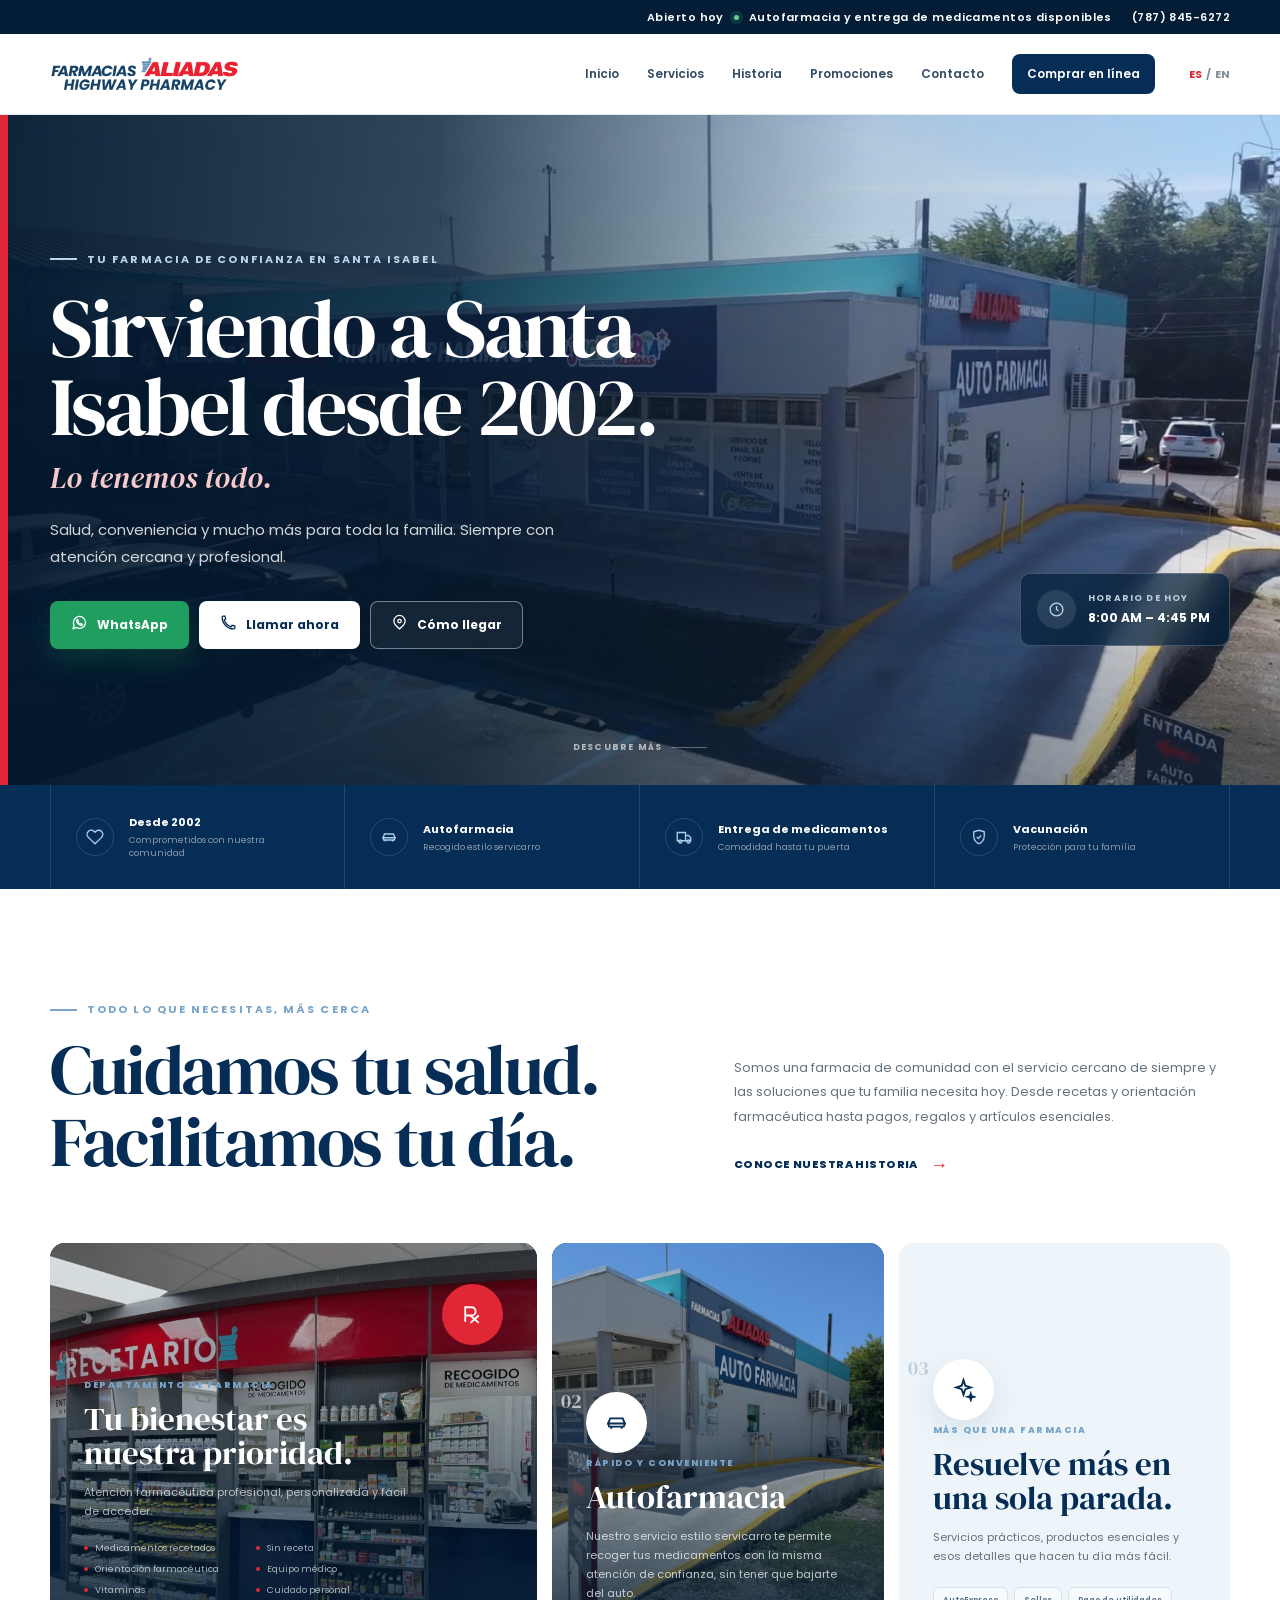
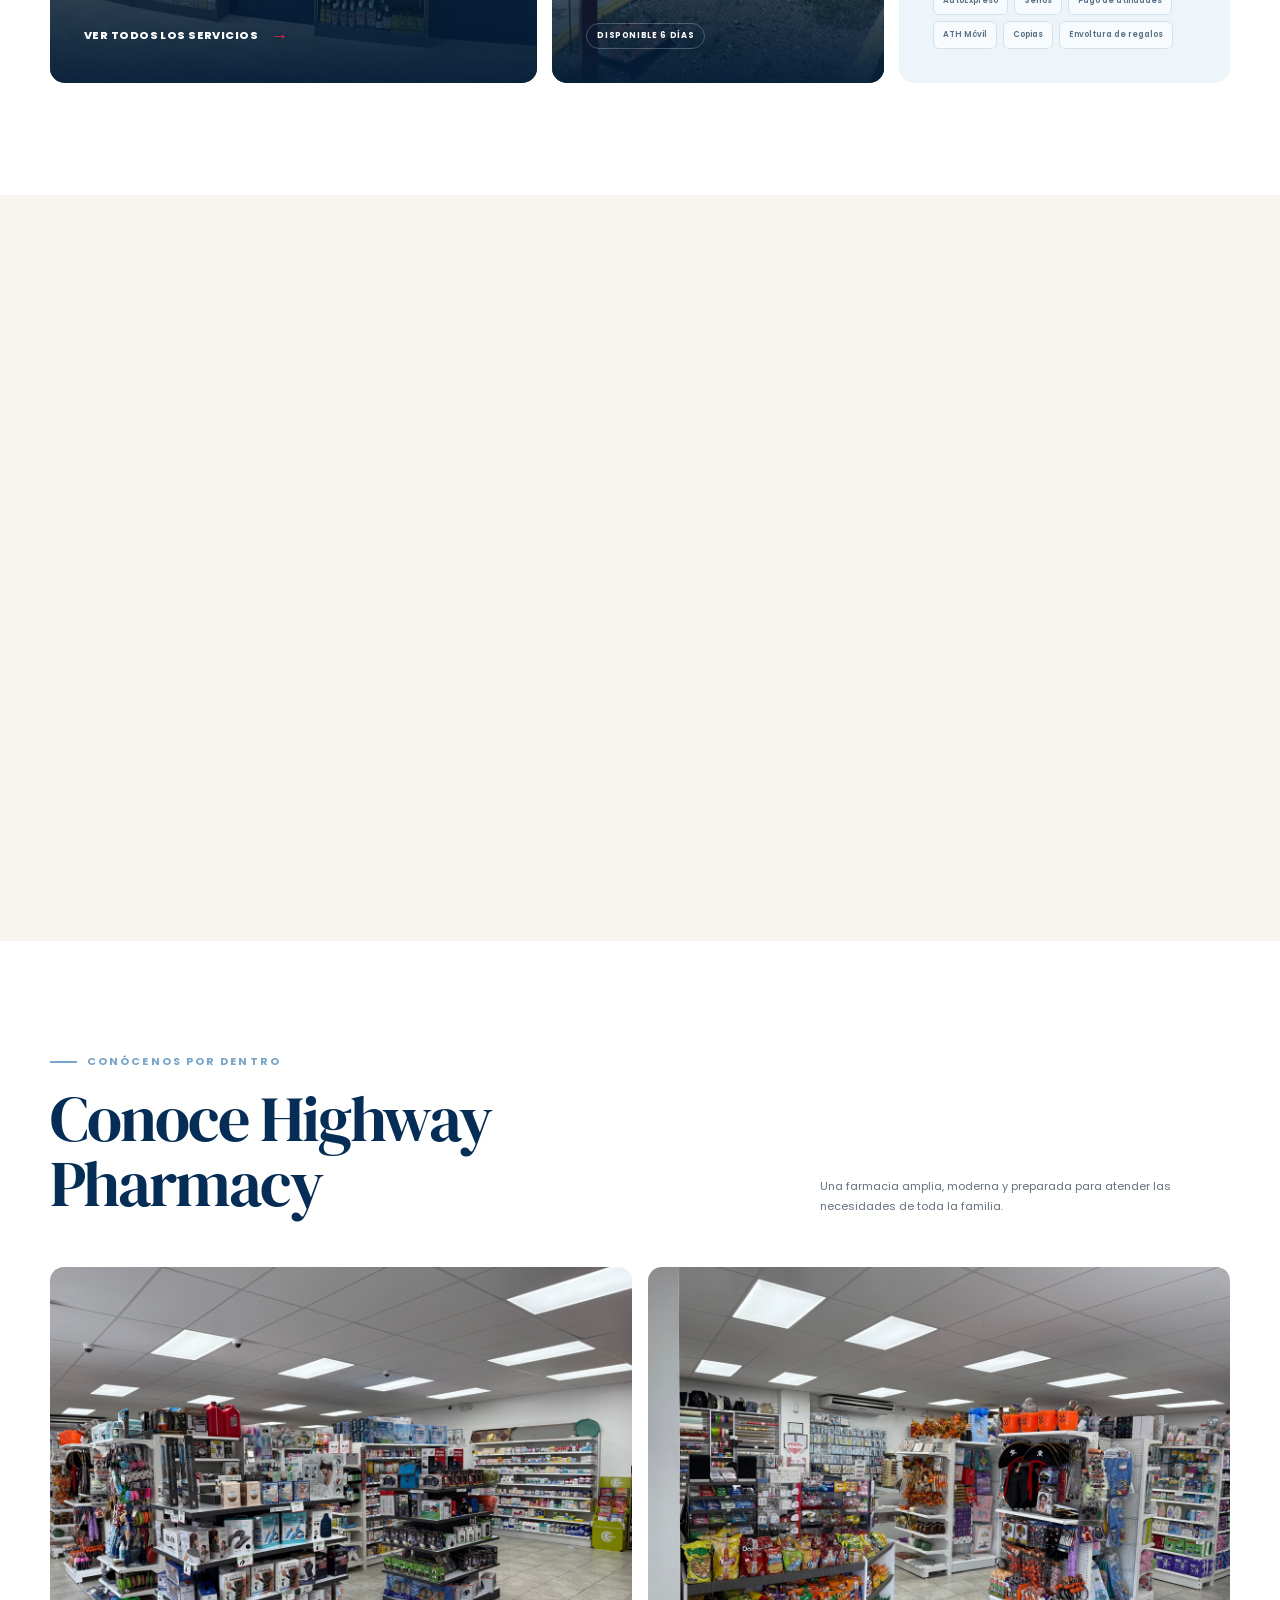
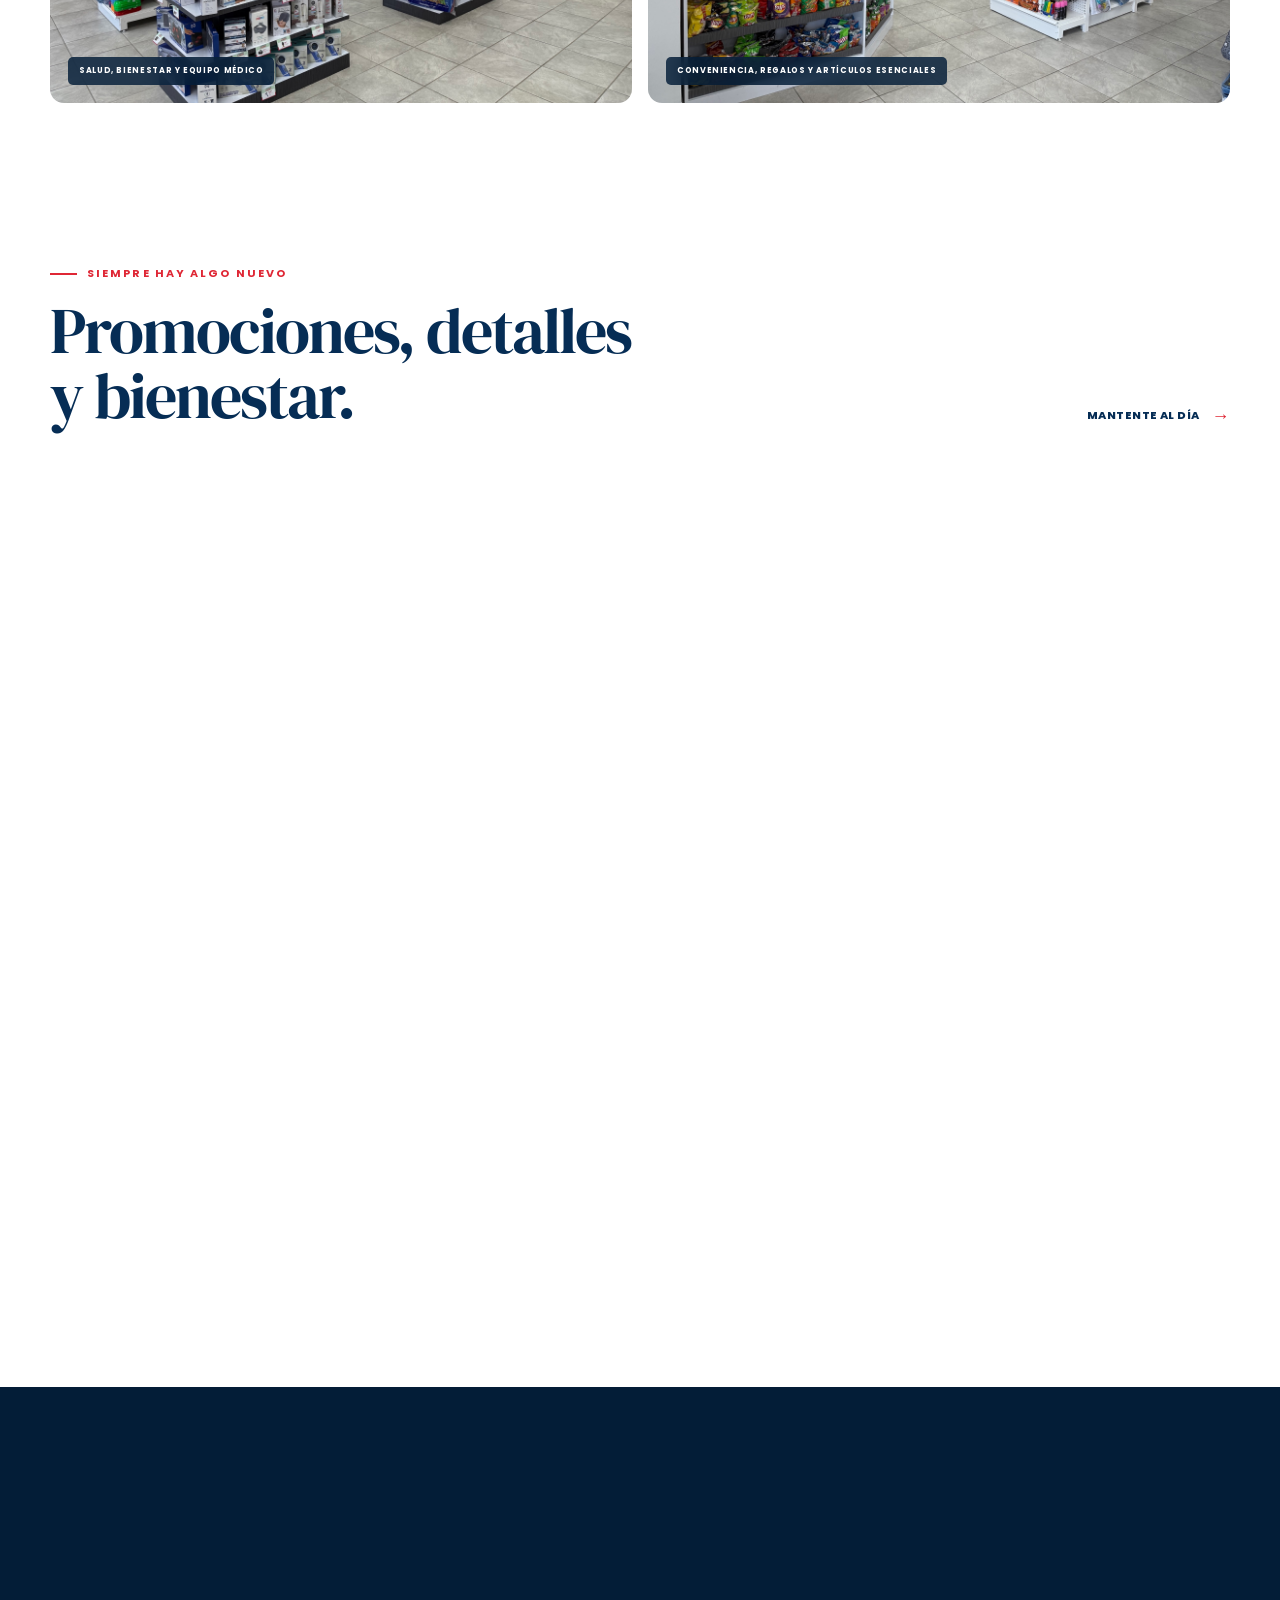
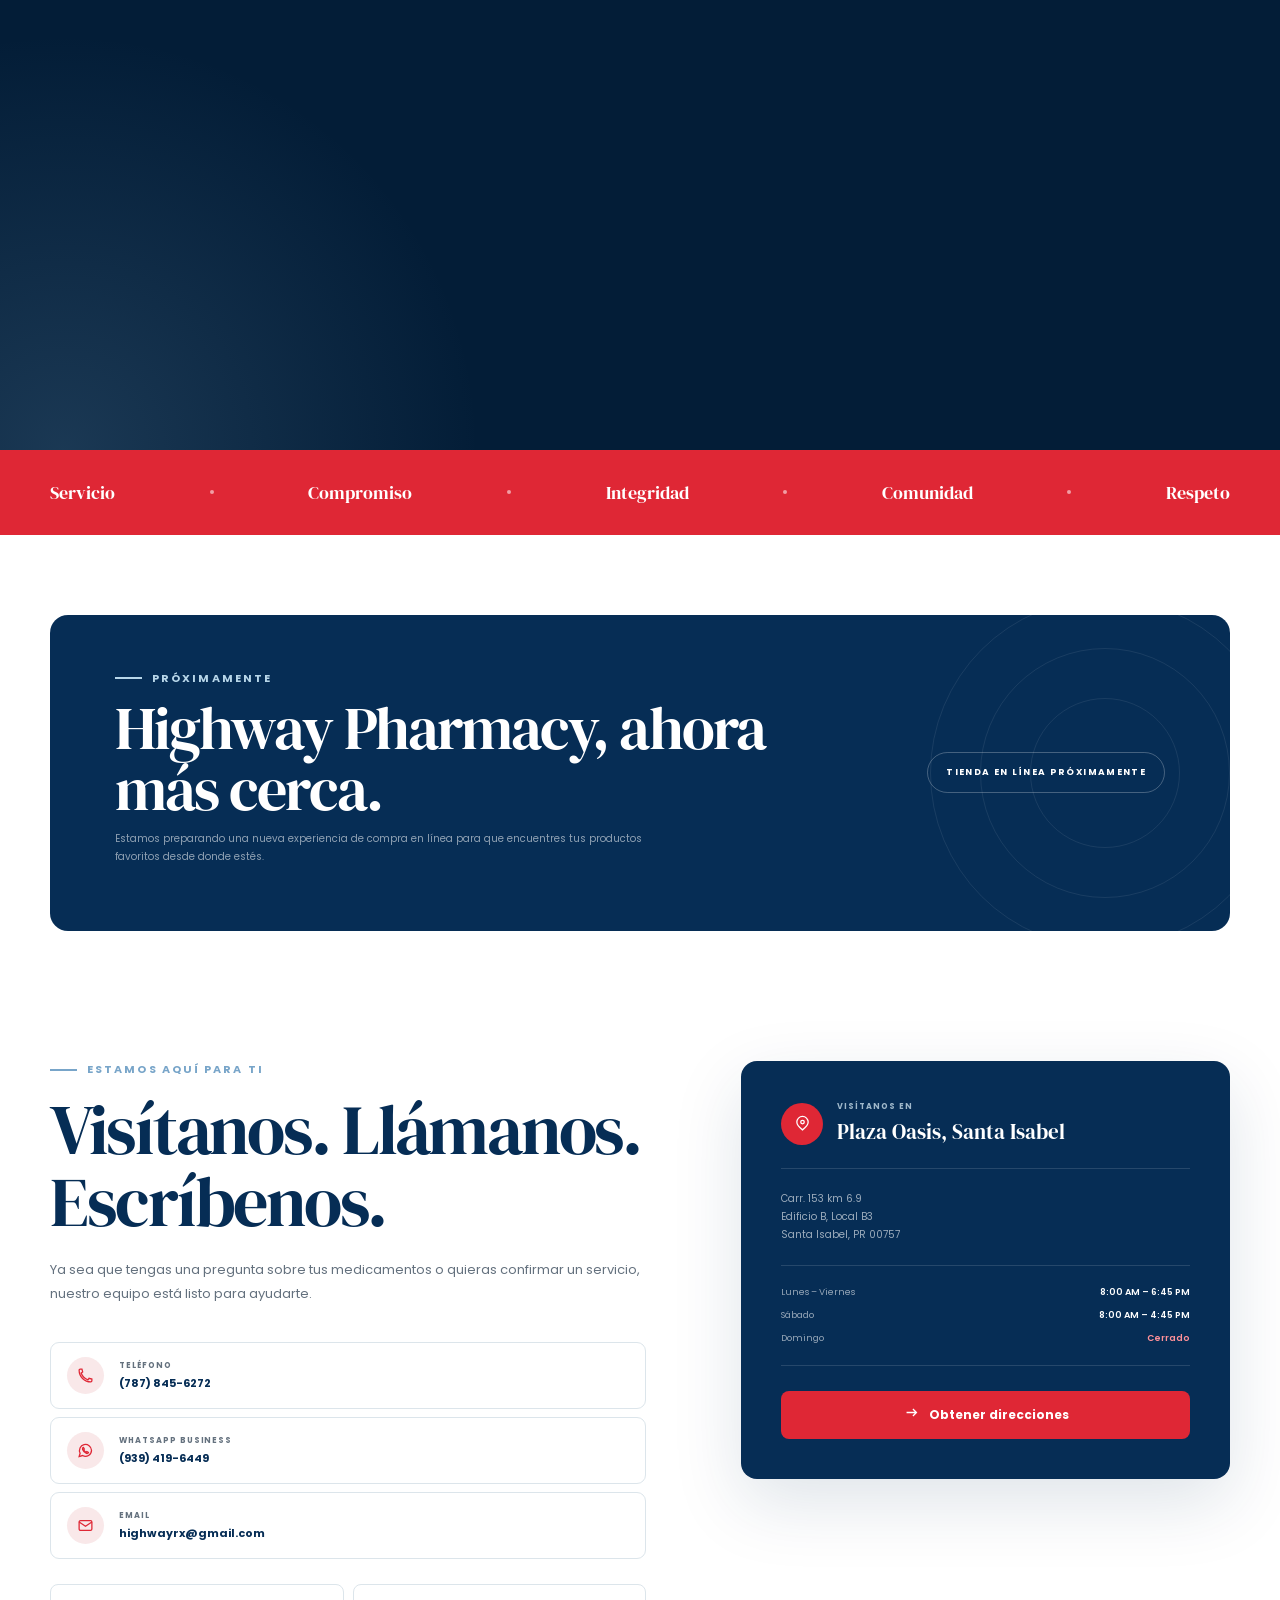
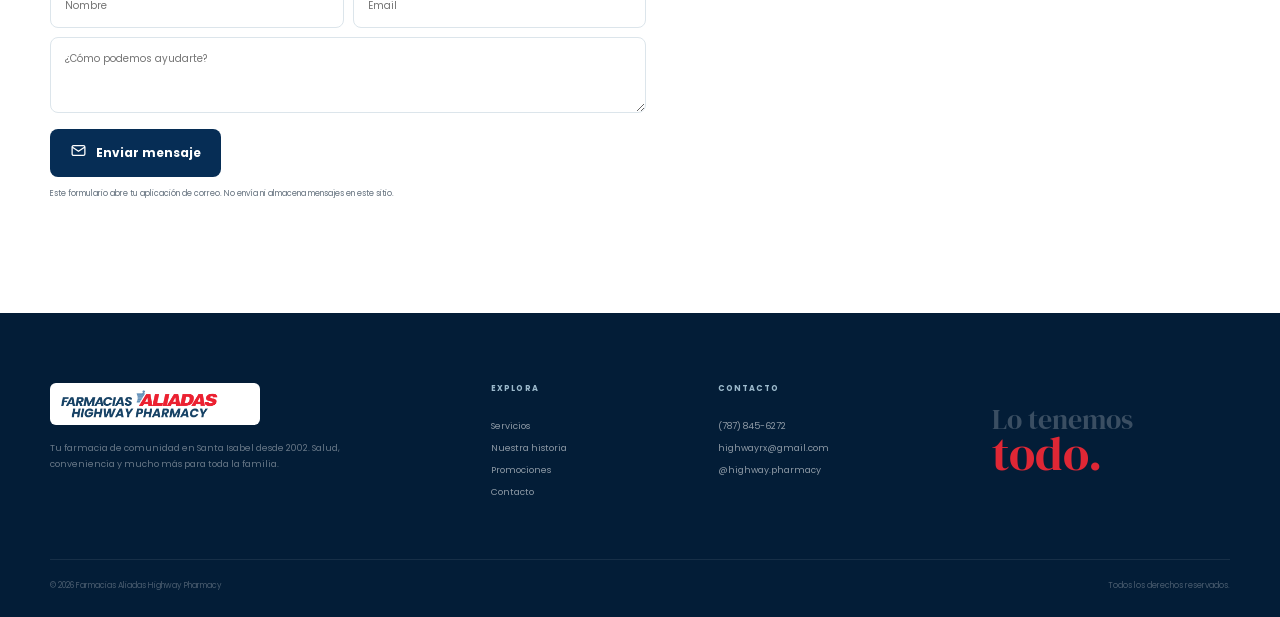
==== commit 51ac461f: "Add files via upload" ====
--- a/index.html
+++ b/index.html
@@ -28,7 +28,7 @@
       href="https://fonts.googleapis.com/css2?family=DM+Serif+Display&family=Poppins:wght@400;500;600;700;800&display=swap"
       rel="stylesheet"
     />
-    <link rel="stylesheet" href="/styles.css" />
+    <link rel="stylesheet" href="/styles.css?v=20260617-2" />
     <title>Highway Pharmacy | Farmacia en Santa Isabel</title>
     <script type="application/ld+json">
       {
@@ -101,18 +101,29 @@
           <span class="brand-fallback"><strong>HIGHWAY</strong><span>PHARMACY</span></span>
         </a>
 
-        <button class="menu-toggle" aria-expanded="false" aria-controls="site-nav">
+        <button class="menu-toggle" type="button" aria-expanded="false" aria-controls="site-nav" aria-label="Open menu">
           <span></span><span></span><span></span>
           <span class="sr-only">Menu</span>
         </button>
 
         <nav class="site-nav" id="site-nav" aria-label="Primary navigation">
+          <div class="mobile-nav-head">
+            <img class="mobile-nav-logo" src="/assets/logo-highway.png" alt="Farmacias Aliadas Highway Pharmacy" onerror="this.hidden = true" />
+            <button class="menu-close" type="button" aria-label="Close menu">
+              <span></span><span></span>
+            </button>
+          </div>
           <a data-nav="home"></a>
           <a data-nav="services"></a>
           <a data-nav="story"></a>
           <a data-nav="promos"></a>
           <a data-nav="contact"></a>
           <a class="nav-shop" data-nav="shop"></a>
+          <div class="mobile-language-switch" aria-label="Language">
+            <a data-lang="es">ES</a>
+            <span>/</span>
+            <a data-lang="en">EN</a>
+          </div>
         </nav>
 
         <div class="header-tools">
@@ -434,7 +445,7 @@
                 <span data-icon="mail"></span><div><small>Email</small><strong>highwayrx@gmail.com</strong></div>
               </a>
             </div>
-            <form class="quick-form" action="mailto:highwayrx@gmail.com" method="post" enctype="text/plain">
+            <form class="quick-form" action="mailto:highwayrx@gmail.com" method="post">
               <div class="form-row">
                 <label>
                   <span class="sr-only" data-copy="name"></span>
@@ -515,6 +526,6 @@
       <a href="https://www.google.com/maps/search/?api=1&query=Highway+Pharmacy+Santa+Isabel+PR" target="_blank" rel="noreferrer"><span data-icon="pin"></span><small data-copy="map"></small></a>
     </nav>
 
-    <script src="/app.js"></script>
+    <script src="/app.js?v=20260617-2"></script>
   </body>
 </html>
--- a/styles.css
+++ b/styles.css
@@ -19,6 +19,7 @@
 
 html {
   scroll-behavior: smooth;
+  overflow-x: hidden;
 }
 
 body {
@@ -27,10 +28,12 @@
   background: var(--white);
   font-family: "Poppins", sans-serif;
   -webkit-font-smoothing: antialiased;
+  overflow-x: hidden;
 }
 
 body.menu-open {
   overflow: hidden;
+  touch-action: none;
 }
 
 a {
@@ -111,6 +114,11 @@
   background: rgba(255, 255, 255, 0.96);
   border-bottom: 1px solid rgba(220, 229, 235, 0.8);
   backdrop-filter: blur(16px);
+}
+
+.menu-open .site-header {
+  z-index: 220;
+  backdrop-filter: none;
 }
 
 .header-inner {
@@ -227,6 +235,12 @@
 }
 
 .menu-toggle {
+  display: none;
+}
+
+.mobile-nav-head,
+.mobile-language-switch,
+.menu-close {
   display: none;
 }
 
@@ -394,6 +408,22 @@
 
 .button:hover {
   transform: translateY(-2px);
+}
+
+.button:focus-visible,
+.site-nav a:focus-visible,
+.language-switch a:focus-visible,
+.mobile-language-switch a:focus-visible,
+.header-call:focus-visible,
+.menu-toggle:focus-visible,
+.menu-close:focus-visible,
+.contact-methods a:focus-visible,
+.text-link:focus-visible,
+.hero-scroll:focus-visible,
+.mobile-actions a:focus-visible {
+  outline: 3px solid rgba(223, 39, 53, 0.36);
+  outline-offset: 4px;
+  border-radius: 9px;
 }
 
 .button svg,
@@ -1655,7 +1685,7 @@
   }
 
   body {
-    padding-bottom: 65px;
+    padding-bottom: calc(65px + env(safe-area-inset-bottom));
   }
 
   .announcement-inner {
@@ -1715,22 +1745,77 @@
 
   .site-nav {
     position: fixed;
-    inset: 100px 0 65px;
+    z-index: 180;
+    inset: 0;
     display: flex;
     flex-direction: column;
     align-items: stretch;
     gap: 0;
-    padding: 30px;
+    margin: 0;
+    padding: calc(18px + env(safe-area-inset-top)) 28px calc(92px + env(safe-area-inset-bottom));
+    color: var(--navy);
     background: white;
+    box-shadow: -20px 0 60px rgba(3, 29, 55, 0.15);
+    overflow-y: auto;
+    overscroll-behavior: contain;
     transform: translateX(100%);
-    transition: transform 260ms ease;
+    visibility: hidden;
+    pointer-events: none;
+    transition: transform 260ms ease, visibility 0s linear 260ms;
   }
 
   .menu-open .site-nav {
     transform: translateX(0);
-  }
-
-  .site-nav a {
+    visibility: visible;
+    pointer-events: auto;
+    transition-delay: 0s;
+  }
+
+  .mobile-nav-head {
+    display: flex;
+    align-items: center;
+    justify-content: space-between;
+    gap: 18px;
+    margin-bottom: 24px;
+  }
+
+  .mobile-nav-logo {
+    width: 168px;
+    height: 38px;
+    object-fit: contain;
+    object-position: left center;
+  }
+
+  .menu-close {
+    width: 42px;
+    height: 42px;
+    display: grid;
+    place-items: center;
+    flex: 0 0 auto;
+    padding: 0;
+    border: 0;
+    border-radius: 50%;
+    background: var(--blue-soft);
+    cursor: pointer;
+  }
+
+  .menu-close span {
+    grid-area: 1 / 1;
+    width: 17px;
+    height: 2px;
+    border-radius: 999px;
+    background: var(--navy);
+  }
+
+  .menu-close span:first-child {
+    transform: rotate(45deg);
+  }
+
+  .menu-close span:last-child {
+    transform: rotate(-45deg);
+  }
+
+  .site-nav > a {
     padding: 16px 0;
     border-bottom: 1px solid var(--line);
     font-family: "DM Serif Display", Georgia, serif;
@@ -1738,11 +1823,11 @@
     font-weight: 400;
   }
 
-  .site-nav a::after {
+  .site-nav > a::after {
     display: none;
   }
 
-  .site-nav .nav-shop {
+  .site-nav > .nav-shop {
     margin-top: 15px;
     padding: 15px;
     text-align: center;
@@ -1750,6 +1835,33 @@
     font-family: "Poppins", sans-serif;
     font-size: 12px;
     font-weight: 700;
+  }
+
+  .mobile-language-switch {
+    display: flex;
+    align-items: center;
+    gap: 8px;
+    margin-top: 22px;
+    color: #82909c;
+    font-size: 12px;
+    font-weight: 800;
+    letter-spacing: 0.14em;
+  }
+
+  .mobile-language-switch a {
+    padding: 7px 0;
+  }
+
+  .mobile-language-switch a::after {
+    display: none;
+  }
+
+  .mobile-language-switch a.active {
+    color: var(--red);
+  }
+
+  .menu-open .mobile-actions {
+    pointer-events: none;
   }
 
   .header-tools {
@@ -2034,9 +2146,11 @@
     right: 0;
     bottom: 0;
     left: 0;
-    height: 65px;
+    height: calc(65px + env(safe-area-inset-bottom));
+    min-height: 65px;
     display: grid;
     grid-template-columns: repeat(3, 1fr);
+    padding-bottom: env(safe-area-inset-bottom);
     color: white;
     background: var(--navy-deep);
     box-shadow: 0 -8px 30px rgba(3, 29, 55, 0.15);
@@ -2059,6 +2173,41 @@
     font-weight: 700;
     letter-spacing: 0.07em;
     text-transform: uppercase;
+  }
+}
+
+@media (max-width: 780px) and (orientation: landscape) {
+  body {
+    padding-bottom: calc(58px + env(safe-area-inset-bottom));
+  }
+
+  .announcement {
+    display: none;
+  }
+
+  .header-inner {
+    height: 58px;
+  }
+
+  .hero {
+    min-height: 620px;
+  }
+
+  .hero-inner {
+    padding-block: 44px 78px;
+  }
+
+  .hero h1 {
+    font-size: clamp(42px, 9vw, 58px);
+  }
+
+  .hero-actions {
+    max-width: 560px;
+  }
+
+  .mobile-actions {
+    height: calc(58px + env(safe-area-inset-bottom));
+    min-height: 58px;
   }
 }
 
